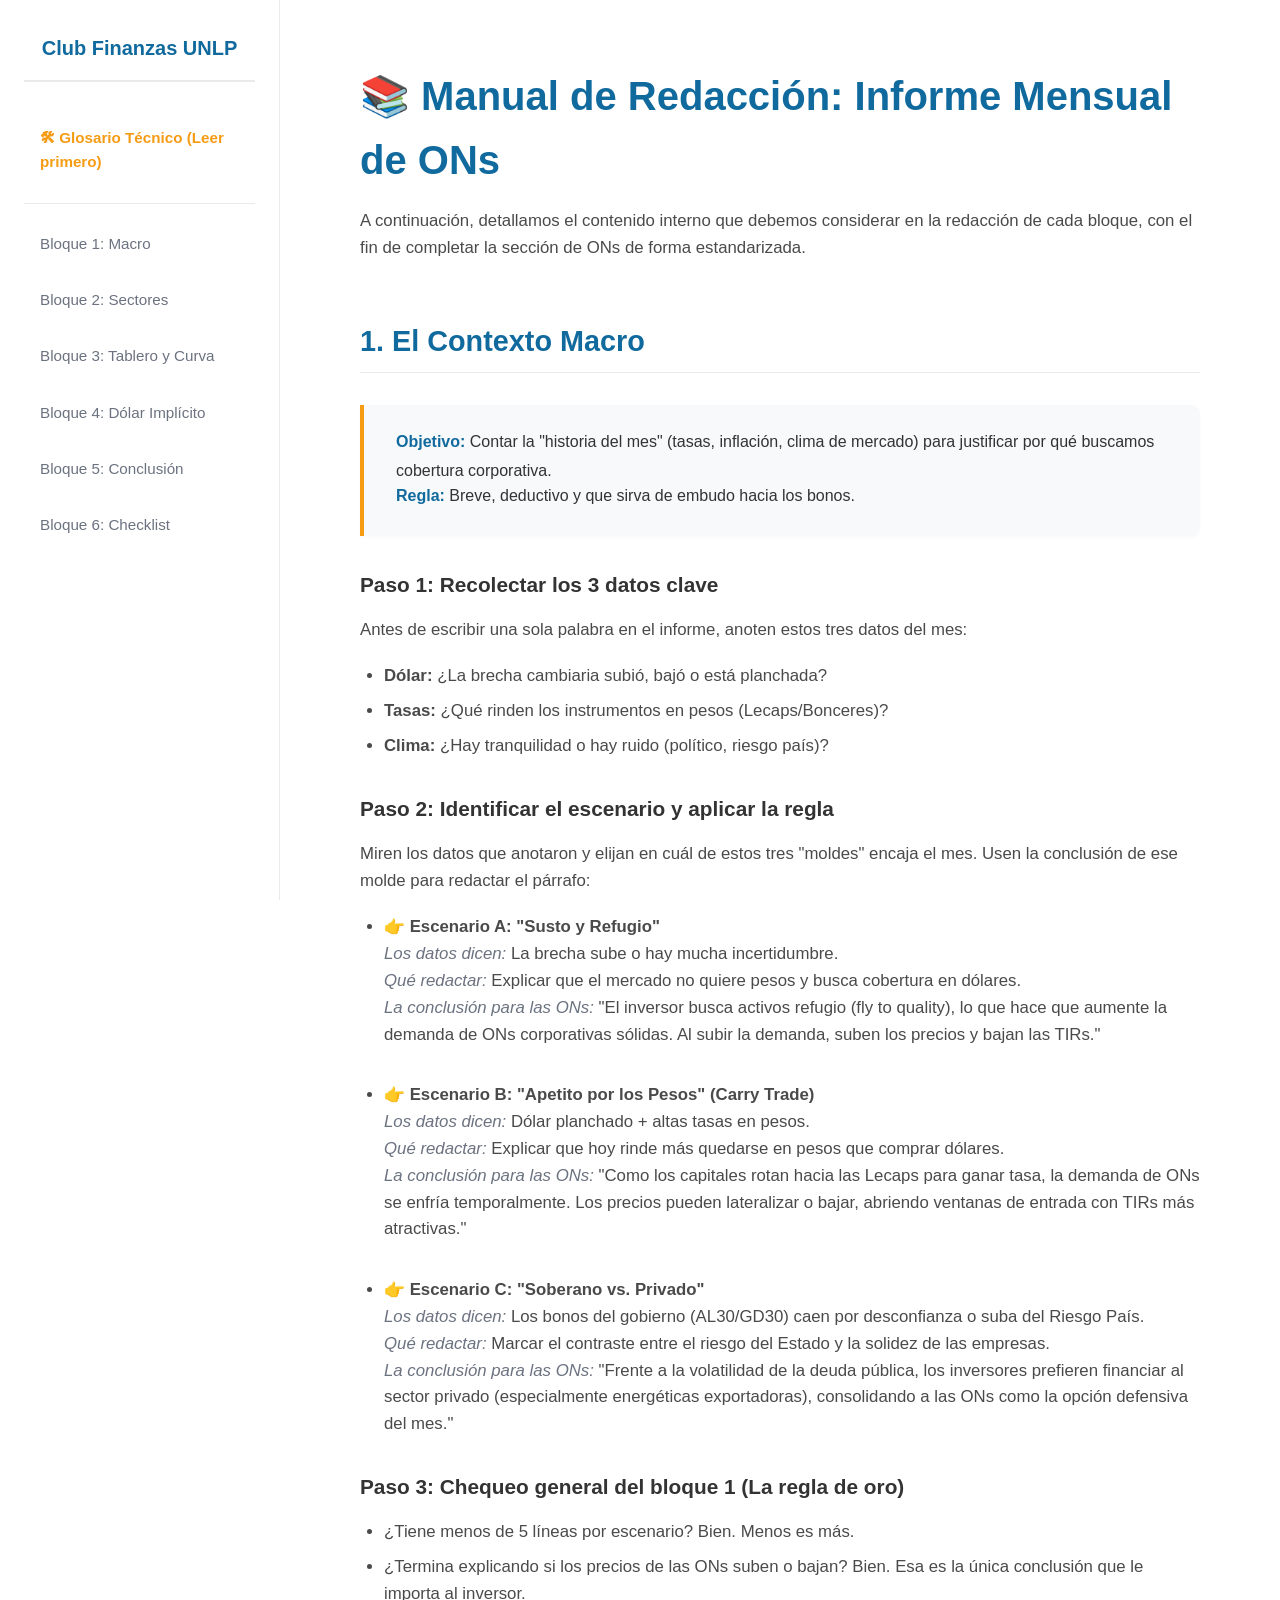
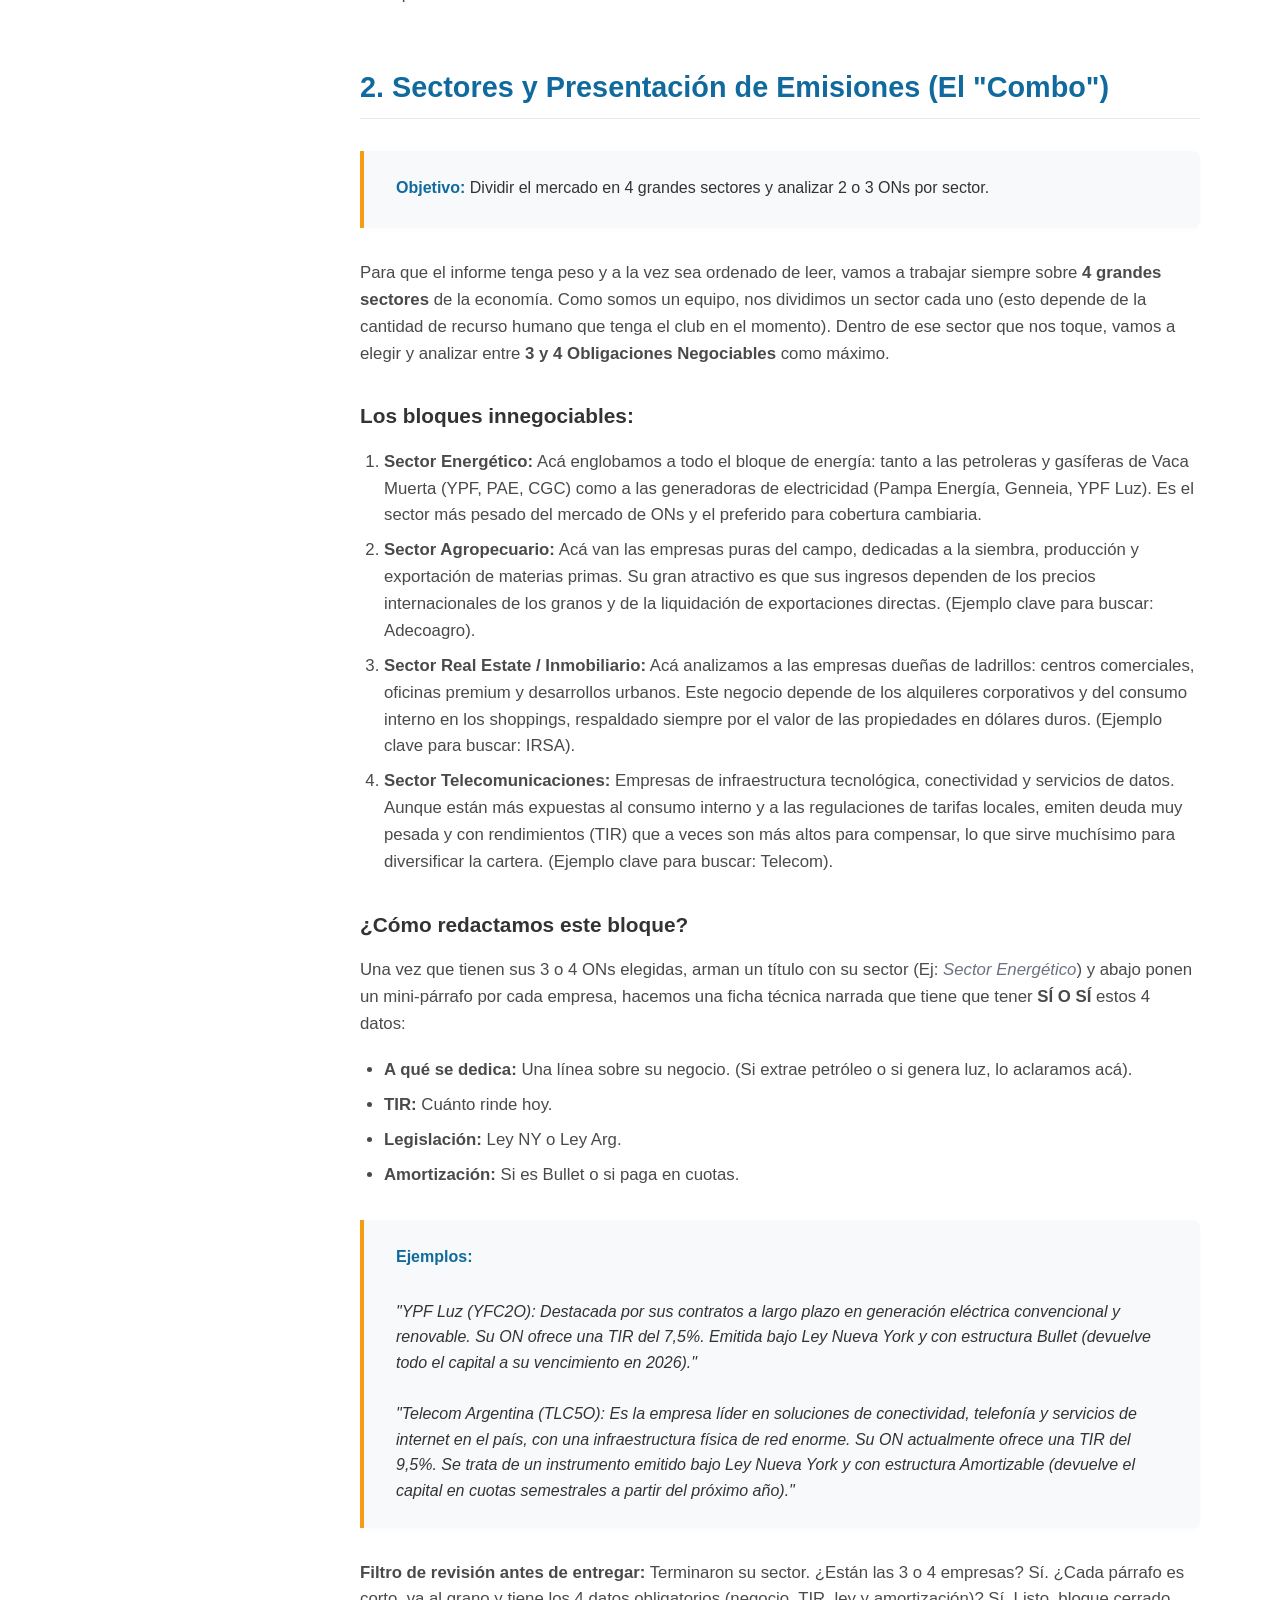
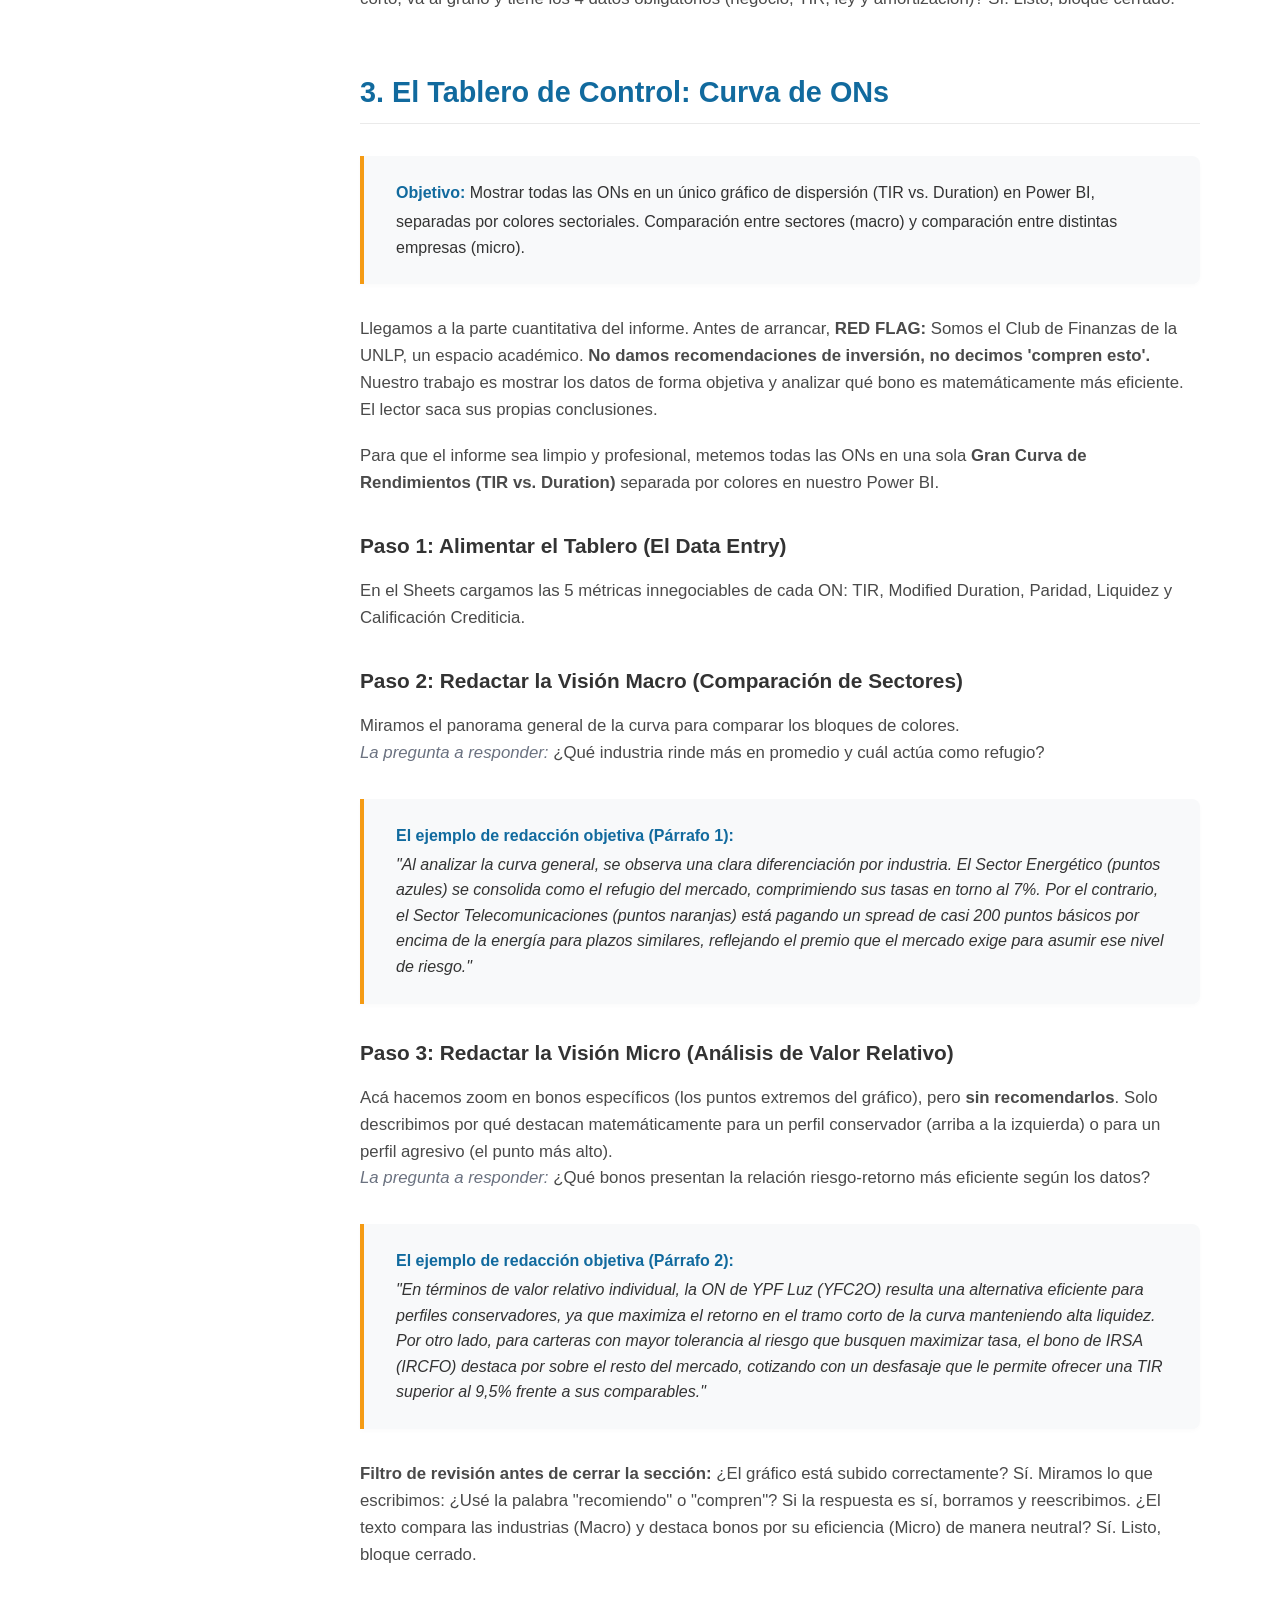
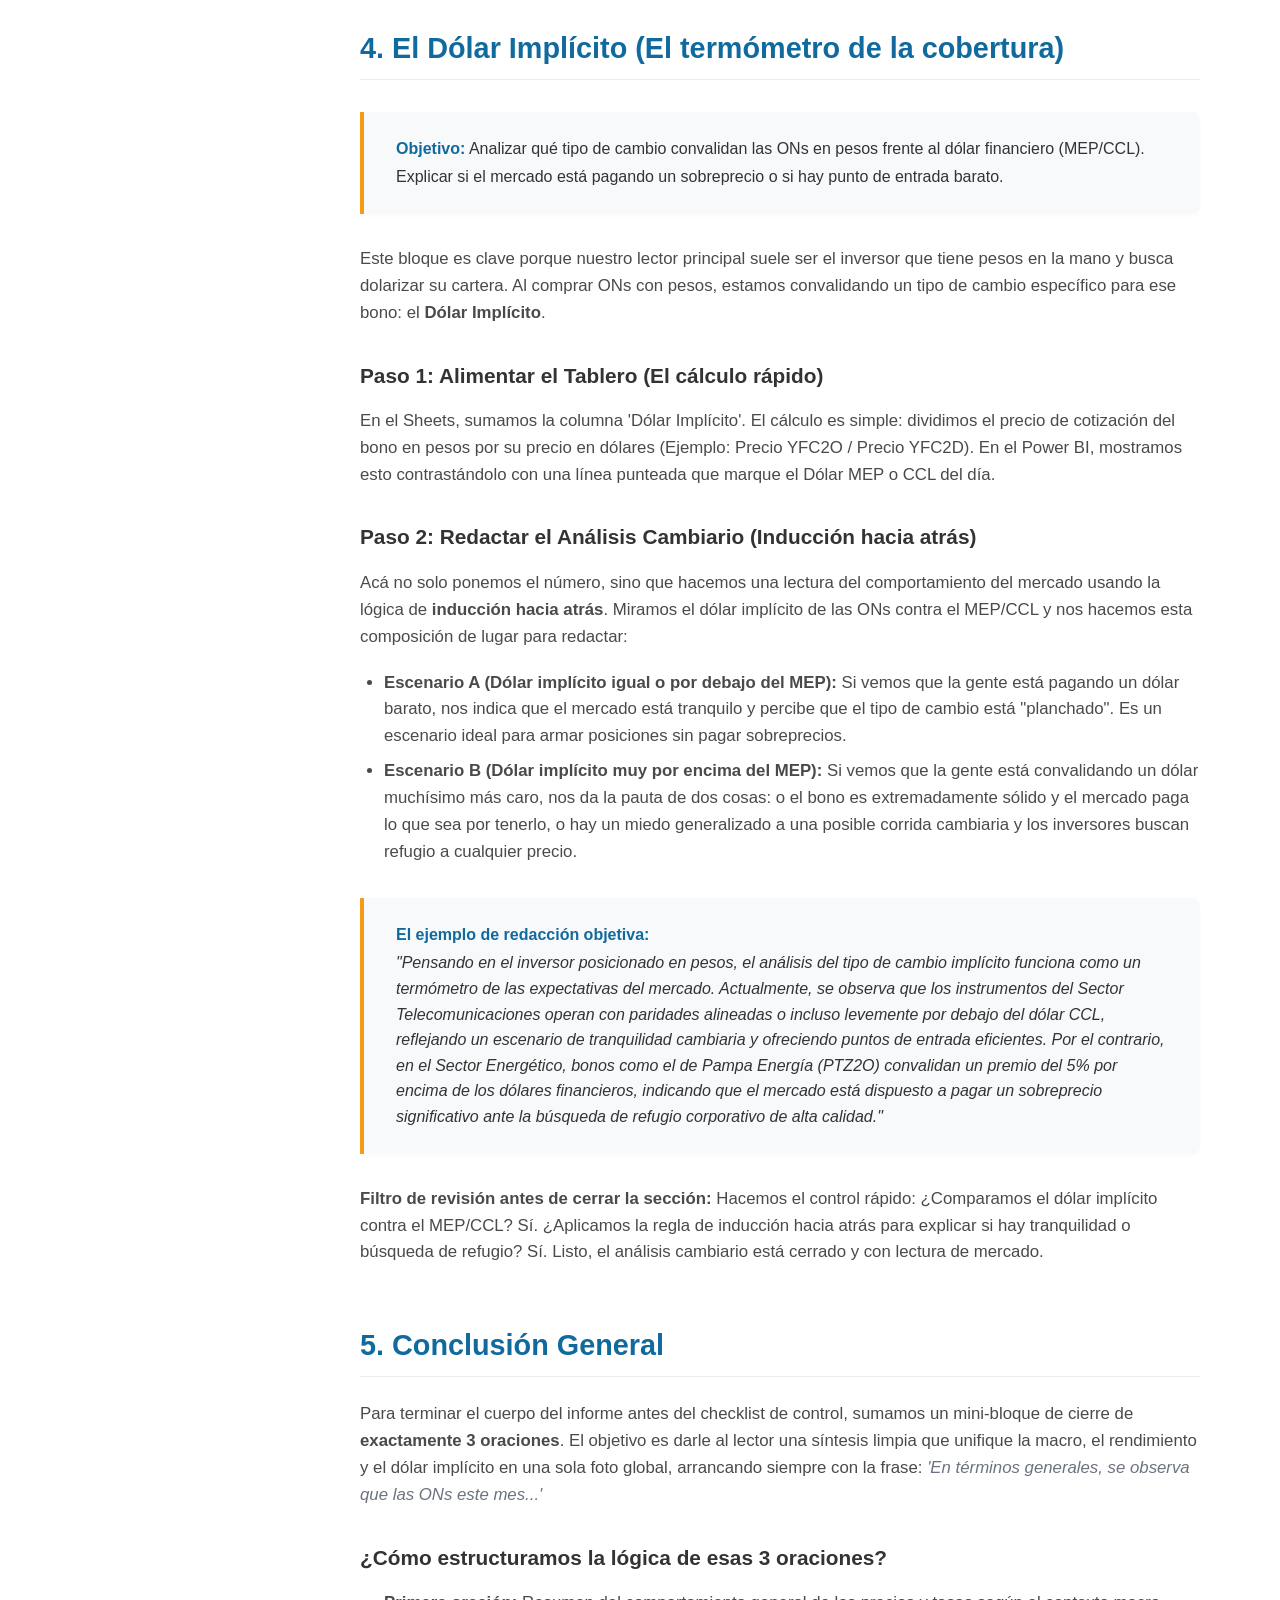
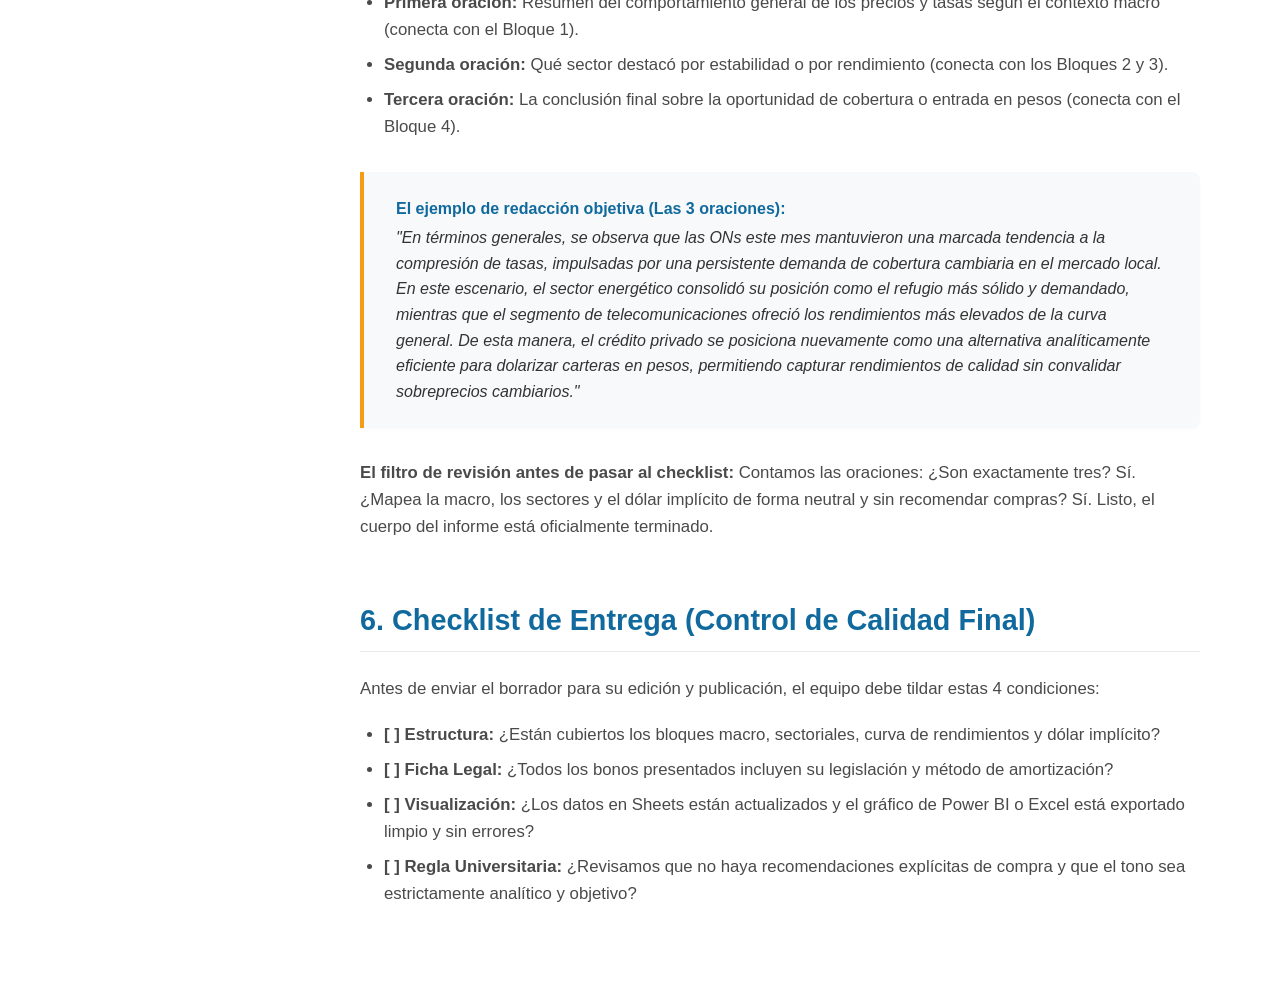
==== index.html @ a94ceaa9 "Estructura inicial del manual de ONs" ====
<!DOCTYPE html>
<html lang="es">
<head>
  <meta charset="UTF-8">
  <meta name="viewport" content="width=device-width, initial-scale=1.0">
  <title>Manual de ONs | Club Finanzas UNLP</title>
  <link rel="stylesheet" href="css/styles.css"> 
</head>
<body>

 <aside class="sidebar">
  <div class="brand">
    Club Finanzas UNLP
  </div>
  <nav>
    <ul>
      <li><a href="pages/glosario.html" style="color: #F59B14; font-weight: bold;">🛠 Glosario Técnico (Leer primero)</a></li>
      
      <li style="margin-top: 1rem; border-top: 1px solid #EAEAEA; padding-top: 1rem;">
        <a href="#bloque-1">Bloque 1: Macro</a>
      </li>
      <li><a href="#bloque-2">Bloque 2: Sectores</a></li>
      <li><a href="#bloque-3">Bloque 3: Tablero y Curva</a></li>
      <li><a href="#bloque-4">Bloque 4: Dólar Implícito</a></li>
      <li><a href="#bloque-5">Bloque 5: Conclusión</a></li>
      <li><a href="#bloque-6">Bloque 6: Checklist</a></li>
    </ul>
  </nav>
</aside>

  <main class="content">
    
    <h1>📚 Manual de Redacción: Informe Mensual de ONs</h1>
    <p>A continuación, detallamos el contenido interno que debemos considerar en la redacción de cada bloque, con el fin de completar la sección de ONs de forma estandarizada.</p>

    <section id="bloque-1">
      <h2>1. El Contexto Macro</h2>
      <div class="regla-caja">
        <strong>Objetivo:</strong> Contar la "historia del mes" (tasas, inflación, clima de mercado) para justificar por qué buscamos cobertura corporativa. <br>
        <strong>Regla:</strong> Breve, deductivo y que sirva de embudo hacia los bonos.
      </div>

      <h3>Paso 1: Recolectar los 3 datos clave</h3>
      <p>Antes de escribir una sola palabra en el informe, anoten estos tres datos del mes:</p>
      <ul>
        <li><strong>Dólar:</strong> ¿La brecha cambiaria subió, bajó o está planchada?</li>
        <li><strong>Tasas:</strong> ¿Qué rinden los instrumentos en pesos (Lecaps/Bonceres)?</li>
        <li><strong>Clima:</strong> ¿Hay tranquilidad o hay ruido (político, riesgo país)?</li>
      </ul>

      <h3>Paso 2: Identificar el escenario y aplicar la regla</h3>
      <p>Miren los datos que anotaron y elijan en cuál de estos tres "moldes" encaja el mes. Usen la conclusión de ese molde para redactar el párrafo:</p>
      
      <ul>
        <li>
          <strong>👉 Escenario A: "Susto y Refugio"</strong><br>
          <em>Los datos dicen:</em> La brecha sube o hay mucha incertidumbre.<br>
          <em>Qué redactar:</em> Explicar que el mercado no quiere pesos y busca cobertura en dólares.<br>
          <em>La conclusión para las ONs:</em> "El inversor busca activos refugio (fly to quality), lo que hace que aumente la demanda de ONs corporativas sólidas. Al subir la demanda, suben los precios y bajan las TIRs."
        </li>
        <br>
        <li>
          <strong>👉 Escenario B: "Apetito por los Pesos" (Carry Trade)</strong><br>
          <em>Los datos dicen:</em> Dólar planchado + altas tasas en pesos.<br>
          <em>Qué redactar:</em> Explicar que hoy rinde más quedarse en pesos que comprar dólares.<br>
          <em>La conclusión para las ONs:</em> "Como los capitales rotan hacia las Lecaps para ganar tasa, la demanda de ONs se enfría temporalmente. Los precios pueden lateralizar o bajar, abriendo ventanas de entrada con TIRs más atractivas."
        </li>
        <br>
        <li>
          <strong>👉 Escenario C: "Soberano vs. Privado"</strong><br>
          <em>Los datos dicen:</em> Los bonos del gobierno (AL30/GD30) caen por desconfianza o suba del Riesgo País.<br>
          <em>Qué redactar:</em> Marcar el contraste entre el riesgo del Estado y la solidez de las empresas.<br>
          <em>La conclusión para las ONs:</em> "Frente a la volatilidad de la deuda pública, los inversores prefieren financiar al sector privado (especialmente energéticas exportadoras), consolidando a las ONs como la opción defensiva del mes."
        </li>
      </ul>

      <h3>Paso 3: Chequeo general del bloque 1 (La regla de oro)</h3>
      <ul>
        <li>¿Tiene menos de 5 líneas por escenario? Bien. Menos es más.</li>
        <li>¿Termina explicando si los precios de las ONs suben o bajan? Bien. Esa es la única conclusión que le importa al inversor.</li>
      </ul>
    </section>

    <section id="bloque-2">
      <h2>2. Sectores y Presentación de Emisiones (El "Combo")</h2>
      <div class="regla-caja">
        <strong>Objetivo:</strong> Dividir el mercado en 4 grandes sectores y analizar 2 o 3 ONs por sector.
      </div>
      
      <p>Para que el informe tenga peso y a la vez sea ordenado de leer, vamos a trabajar siempre sobre <strong>4 grandes sectores</strong> de la economía. Como somos un equipo, nos dividimos un sector cada uno (esto depende de la cantidad de recurso humano que tenga el club en el momento). Dentro de ese sector que nos toque, vamos a elegir y analizar entre <strong>3 y 4 Obligaciones Negociables</strong> como máximo.</p>

      <h3>Los bloques innegociables:</h3>
      <ol>
        <li><strong>Sector Energético:</strong> Acá englobamos a todo el bloque de energía: tanto a las petroleras y gasíferas de Vaca Muerta (YPF, PAE, CGC) como a las generadoras de electricidad (Pampa Energía, Genneia, YPF Luz). Es el sector más pesado del mercado de ONs y el preferido para cobertura cambiaria.</li>
        <li><strong>Sector Agropecuario:</strong> Acá van las empresas puras del campo, dedicadas a la siembra, producción y exportación de materias primas. Su gran atractivo es que sus ingresos dependen de los precios internacionales de los granos y de la liquidación de exportaciones directas. (Ejemplo clave para buscar: Adecoagro).</li>
        <li><strong>Sector Real Estate / Inmobiliario:</strong> Acá analizamos a las empresas dueñas de ladrillos: centros comerciales, oficinas premium y desarrollos urbanos. Este negocio depende de los alquileres corporativos y del consumo interno en los shoppings, respaldado siempre por el valor de las propiedades en dólares duros. (Ejemplo clave para buscar: IRSA).</li>
        <li><strong>Sector Telecomunicaciones:</strong> Empresas de infraestructura tecnológica, conectividad y servicios de datos. Aunque están más expuestas al consumo interno y a las regulaciones de tarifas locales, emiten deuda muy pesada y con rendimientos (TIR) que a veces son más altos para compensar, lo que sirve muchísimo para diversificar la cartera. (Ejemplo clave para buscar: Telecom).</li>
      </ol>

      <h3>¿Cómo redactamos este bloque?</h3>
      <p>Una vez que tienen sus 3 o 4 ONs elegidas, arman un título con su sector (Ej: <em>Sector Energético</em>) y abajo ponen un mini-párrafo por cada empresa, hacemos una ficha técnica narrada que tiene que tener <strong>SÍ O SÍ</strong> estos 4 datos:</p>
      <ul>
        <li><strong>A qué se dedica:</strong> Una línea sobre su negocio. (Si extrae petróleo o si genera luz, lo aclaramos acá).</li>
        <li><strong>TIR:</strong> Cuánto rinde hoy.</li>
        <li><strong>Legislación:</strong> Ley NY o Ley Arg.</li>
        <li><strong>Amortización:</strong> Si es Bullet o si paga en cuotas.</li>
      </ul>

      <div class="regla-caja">
        <strong>Ejemplos:</strong><br><br>
        <em>"YPF Luz (YFC2O): Destacada por sus contratos a largo plazo en generación eléctrica convencional y renovable. Su ON ofrece una TIR del 7,5%. Emitida bajo Ley Nueva York y con estructura Bullet (devuelve todo el capital a su vencimiento en 2026)."</em><br><br>
        <em>"Telecom Argentina (TLC5O): Es la empresa líder en soluciones de conectividad, telefonía y servicios de internet en el país, con una infraestructura física de red enorme. Su ON actualmente ofrece una TIR del 9,5%. Se trata de un instrumento emitido bajo Ley Nueva York y con estructura Amortizable (devuelve el capital en cuotas semestrales a partir del próximo año)."</em>
      </div>

      <p><strong>Filtro de revisión antes de entregar:</strong> Terminaron su sector. ¿Están las 3 o 4 empresas? Sí. ¿Cada párrafo es corto, va al grano y tiene los 4 datos obligatorios (negocio, TIR, ley y amortización)? Sí. Listo, bloque cerrado.</p>
    </section>

    <section id="bloque-3">
      <h2>3. El Tablero de Control: Curva de ONs</h2>
      <div class="regla-caja">
        <strong>Objetivo:</strong> Mostrar todas las ONs en un único gráfico de dispersión (TIR vs. Duration) en Power BI, separadas por colores sectoriales. Comparación entre sectores (macro) y comparación entre distintas empresas (micro).
      </div>

      <p>Llegamos a la parte cuantitativa del informe. Antes de arrancar, <strong>RED FLAG:</strong> Somos el Club de Finanzas de la UNLP, un espacio académico. <strong>No damos recomendaciones de inversión, no decimos 'compren esto'.</strong> Nuestro trabajo es mostrar los datos de forma objetiva y analizar qué bono es matemáticamente más eficiente. El lector saca sus propias conclusiones.</p>
      <p>Para que el informe sea limpio y profesional, metemos todas las ONs en una sola <strong>Gran Curva de Rendimientos (TIR vs. Duration)</strong> separada por colores en nuestro Power BI.</p>

      <h3>Paso 1: Alimentar el Tablero (El Data Entry)</h3>
      <p>En el Sheets cargamos las 5 métricas innegociables de cada ON: TIR, Modified Duration, Paridad, Liquidez y Calificación Crediticia.</p>

      <h3>Paso 2: Redactar la Visión Macro (Comparación de Sectores)</h3>
      <p>Miramos el panorama general de la curva para comparar los bloques de colores.<br>
      <em>La pregunta a responder:</em> ¿Qué industria rinde más en promedio y cuál actúa como refugio?</p>
      
      <div class="regla-caja">
        <strong>El ejemplo de redacción objetiva (Párrafo 1):</strong><br>
        <em>"Al analizar la curva general, se observa una clara diferenciación por industria. El Sector Energético (puntos azules) se consolida como el refugio del mercado, comprimiendo sus tasas en torno al 7%. Por el contrario, el Sector Telecomunicaciones (puntos naranjas) está pagando un spread de casi 200 puntos básicos por encima de la energía para plazos similares, reflejando el premio que el mercado exige para asumir ese nivel de riesgo."</em>
      </div>

      <h3>Paso 3: Redactar la Visión Micro (Análisis de Valor Relativo)</h3>
      <p>Acá hacemos zoom en bonos específicos (los puntos extremos del gráfico), pero <strong>sin recomendarlos</strong>. Solo describimos por qué destacan matemáticamente para un perfil conservador (arriba a la izquierda) o para un perfil agresivo (el punto más alto).<br>
      <em>La pregunta a responder:</em> ¿Qué bonos presentan la relación riesgo-retorno más eficiente según los datos?</p>

      <div class="regla-caja">
        <strong>El ejemplo de redacción objetiva (Párrafo 2):</strong><br>
        <em>"En términos de valor relativo individual, la ON de YPF Luz (YFC2O) resulta una alternativa eficiente para perfiles conservadores, ya que maximiza el retorno en el tramo corto de la curva manteniendo alta liquidez. Por otro lado, para carteras con mayor tolerancia al riesgo que busquen maximizar tasa, el bono de IRSA (IRCFO) destaca por sobre el resto del mercado, cotizando con un desfasaje que le permite ofrecer una TIR superior al 9,5% frente a sus comparables."</em>
      </div>

      <p><strong>Filtro de revisión antes de cerrar la sección:</strong> ¿El gráfico está subido correctamente? Sí. Miramos lo que escribimos: ¿Usé la palabra "recomiendo" o "compren"? Si la respuesta es sí, borramos y reescribimos. ¿El texto compara las industrias (Macro) y destaca bonos por su eficiencia (Micro) de manera neutral? Sí. Listo, bloque cerrado.</p>
    </section>

    <section id="bloque-4">
      <h2>4. El Dólar Implícito (El termómetro de la cobertura)</h2>
      <div class="regla-caja">
        <strong>Objetivo:</strong> Analizar qué tipo de cambio convalidan las ONs en pesos frente al dólar financiero (MEP/CCL). Explicar si el mercado está pagando un sobreprecio o si hay punto de entrada barato.
      </div>

      <p>Este bloque es clave porque nuestro lector principal suele ser el inversor que tiene pesos en la mano y busca dolarizar su cartera. Al comprar ONs con pesos, estamos convalidando un tipo de cambio específico para ese bono: el <strong>Dólar Implícito</strong>.</p>

      <h3>Paso 1: Alimentar el Tablero (El cálculo rápido)</h3>
      <p>En el Sheets, sumamos la columna 'Dólar Implícito'. El cálculo es simple: dividimos el precio de cotización del bono en pesos por su precio en dólares (Ejemplo: Precio YFC2O / Precio YFC2D). En el Power BI, mostramos esto contrastándolo con una línea punteada que marque el Dólar MEP o CCL del día.</p>

      <h3>Paso 2: Redactar el Análisis Cambiario (Inducción hacia atrás)</h3>
      <p>Acá no solo ponemos el número, sino que hacemos una lectura del comportamiento del mercado usando la lógica de <strong>inducción hacia atrás</strong>. Miramos el dólar implícito de las ONs contra el MEP/CCL y nos hacemos esta composición de lugar para redactar:</p>

      <ul>
        <li><strong>Escenario A (Dólar implícito igual o por debajo del MEP):</strong> Si vemos que la gente está pagando un dólar barato, nos indica que el mercado está tranquilo y percibe que el tipo de cambio está "planchado". Es un escenario ideal para armar posiciones sin pagar sobreprecios.</li>
        <li><strong>Escenario B (Dólar implícito muy por encima del MEP):</strong> Si vemos que la gente está convalidando un dólar muchísimo más caro, nos da la pauta de dos cosas: o el bono es extremadamente sólido y el mercado paga lo que sea por tenerlo, o hay un miedo generalizado a una posible corrida cambiaria y los inversores buscan refugio a cualquier precio.</li>
      </ul>

      <div class="regla-caja">
        <strong>El ejemplo de redacción objetiva:</strong><br>
        <em>"Pensando en el inversor posicionado en pesos, el análisis del tipo de cambio implícito funciona como un termómetro de las expectativas del mercado. Actualmente, se observa que los instrumentos del Sector Telecomunicaciones operan con paridades alineadas o incluso levemente por debajo del dólar CCL, reflejando un escenario de tranquilidad cambiaria y ofreciendo puntos de entrada eficientes. Por el contrario, en el Sector Energético, bonos como el de Pampa Energía (PTZ2O) convalidan un premio del 5% por encima de los dólares financieros, indicando que el mercado está dispuesto a pagar un sobreprecio significativo ante la búsqueda de refugio corporativo de alta calidad."</em>
      </div>

      <p><strong>Filtro de revisión antes de cerrar la sección:</strong> Hacemos el control rápido: ¿Comparamos el dólar implícito contra el MEP/CCL? Sí. ¿Aplicamos la regla de inducción hacia atrás para explicar si hay tranquilidad o búsqueda de refugio? Sí. Listo, el análisis cambiario está cerrado y con lectura de mercado.</p>
    </section>

    <section id="bloque-5">
      <h2>5. Conclusión General</h2>
      <p>Para terminar el cuerpo del informe antes del checklist de control, sumamos un mini-bloque de cierre de <strong>exactamente 3 oraciones</strong>. El objetivo es darle al lector una síntesis limpia que unifique la macro, el rendimiento y el dólar implícito en una sola foto global, arrancando siempre con la frase: <em>'En términos generales, se observa que las ONs este mes...'</em></p>

      <h3>¿Cómo estructuramos la lógica de esas 3 oraciones?</h3>
      <ul>
        <li><strong>Primera oración:</strong> Resumen del comportamiento general de los precios y tasas según el contexto macro (conecta con el Bloque 1).</li>
        <li><strong>Segunda oración:</strong> Qué sector destacó por estabilidad o por rendimiento (conecta con los Bloques 2 y 3).</li>
        <li><strong>Tercera oración:</strong> La conclusión final sobre la oportunidad de cobertura o entrada en pesos (conecta con el Bloque 4).</li>
      </ul>

      <div class="regla-caja">
        <strong>El ejemplo de redacción objetiva (Las 3 oraciones):</strong><br>
        <em>"En términos generales, se observa que las ONs este mes mantuvieron una marcada tendencia a la compresión de tasas, impulsadas por una persistente demanda de cobertura cambiaria en el mercado local. En este escenario, el sector energético consolidó su posición como el refugio más sólido y demandado, mientras que el segmento de telecomunicaciones ofreció los rendimientos más elevados de la curva general. De esta manera, el crédito privado se posiciona nuevamente como una alternativa analíticamente eficiente para dolarizar carteras en pesos, permitiendo capturar rendimientos de calidad sin convalidar sobreprecios cambiarios."</em>
      </div>

      <p><strong>El filtro de revisión antes de pasar al checklist:</strong> Contamos las oraciones: ¿Son exactamente tres? Sí. ¿Mapea la macro, los sectores y el dólar implícito de forma neutral y sin recomendar compras? Sí. Listo, el cuerpo del informe está oficialmente terminado.</p>
    </section>

    <section id="bloque-6">
      <h2>6. Checklist de Entrega (Control de Calidad Final)</h2>
      <p>Antes de enviar el borrador para su edición y publicación, el equipo debe tildar estas 4 condiciones:</p>
      
      <ul>
        <li><strong>[ ] Estructura:</strong> ¿Están cubiertos los bloques macro, sectoriales, curva de rendimientos y dólar implícito?</li>
        <li><strong>[ ] Ficha Legal:</strong> ¿Todos los bonos presentados incluyen su legislación y método de amortización?</li>
        <li><strong>[ ] Visualización:</strong> ¿Los datos en Sheets están actualizados y el gráfico de Power BI o Excel está exportado limpio y sin errores?</li>
        <li><strong>[ ] Regla Universitaria:</strong> ¿Revisamos que no haya recomendaciones explícitas de compra y que el tono sea estrictamente analítico y objetivo?</li>
      </ul>

    </section>

  </main>

</body>
</html>
---- css/styles.css ----
* {
  margin: 0;
  padding: 0;
  box-sizing: border-box;
  font-family: -apple-system, BlinkMacSystemFont, "Segoe UI", Roboto, Helvetica, Arial, sans-serif;
}

body {
  display: flex;
  min-height: 100vh;
  background-color: #FFFFFF;
  color: #333333;
  line-height: 1.6;
}

html {
  scroll-behavior: smooth;
}

.sidebar {
  width: 280px;
  background-color: #FFFFFF;
  border-right: 1px solid #EAEAEA;
  padding: 2rem 1.5rem;
  position: fixed;
  height: 100vh;
  overflow-y: auto;
}
.sidebar .brand {
  color: #116A9E;
  font-size: 1.25rem;
  font-weight: 800;
  margin-bottom: 2rem;
  padding-bottom: 1rem;
  border-bottom: 2px solid #EAEAEA;
  text-align: center;
}
.sidebar ul {
  list-style: none;
}
.sidebar ul li {
  margin-bottom: 0.5rem;
}
.sidebar ul li a {
  text-decoration: none;
  color: #6B7280;
  display: block;
  padding: 0.75rem 1rem;
  border-radius: 6px;
  font-size: 0.95rem;
  font-weight: 500;
  transition: all 0.2s ease-in-out;
}
.sidebar ul li a:hover {
  background-color: rgba(17, 106, 158, 0.05);
  color: #116A9E;
}
.sidebar ul li a.active {
  background-color: rgba(245, 155, 20, 0.1);
  color: #F59B14;
  font-weight: 600;
  border-left: 4px solid #F59B14;
}

.content {
  margin-left: 280px;
  padding: 4rem 5rem;
  width: 100%;
  max-width: 1100px;
}
.content h1 {
  color: #116A9E;
  font-size: 2.5rem;
  margin-bottom: 1rem;
  font-weight: 800;
}
.content h2 {
  color: #116A9E;
  font-size: 1.8rem;
  margin-top: 3.5rem;
  margin-bottom: 1.5rem;
  padding-bottom: 0.5rem;
  border-bottom: 1px solid #EAEAEA;
}
.content h3 {
  color: #333333;
  font-size: 1.3rem;
  margin-top: 2rem;
  margin-bottom: 1rem;
}
.content p {
  margin-bottom: 1.2rem;
  font-size: 1.05rem;
  color: #4a4a4a;
}
.content ul, .content ol {
  margin-bottom: 1.5rem;
  padding-left: 1.5rem;
}
.content ul li, .content ol li {
  margin-bottom: 0.5rem;
  font-size: 1.05rem;
  color: #4a4a4a;
}
.content em {
  color: #6B7280;
}
.content .regla-caja {
  background-color: #F8F9FA;
  border-left: 4px solid #F59B14;
  padding: 1.5rem 2rem;
  margin: 2rem 0;
  border-radius: 0 8px 8px 0;
  box-shadow: 0 2px 4px rgba(0, 0, 0, 0.02);
}
.content .regla-caja strong {
  color: #116A9E;
  display: inline-block;
  margin-bottom: 0.2rem;
}
.content .regla-caja em {
  color: #333333;
}

@media (max-width: 768px) {
  body {
    flex-direction: column;
  }
  .sidebar {
    width: 100%;
    height: auto;
    position: relative;
    padding: 1.5rem;
    border-right: none;
    border-bottom: 1px solid #EAEAEA;
  }
  .sidebar .brand {
    margin-bottom: 1rem;
  }
  .sidebar ul {
    display: flex;
    flex-direction: column;
    gap: 0.2rem;
  }
  .sidebar ul li {
    width: 100%;
  }
  .sidebar ul li a {
    padding: 0.8rem;
    font-size: 1rem;
    display: block;
    text-align: left;
  }
  .content {
    margin-left: 0;
    padding: 1.5rem;
  }
}

/*# sourceMappingURL=styles.css.map */
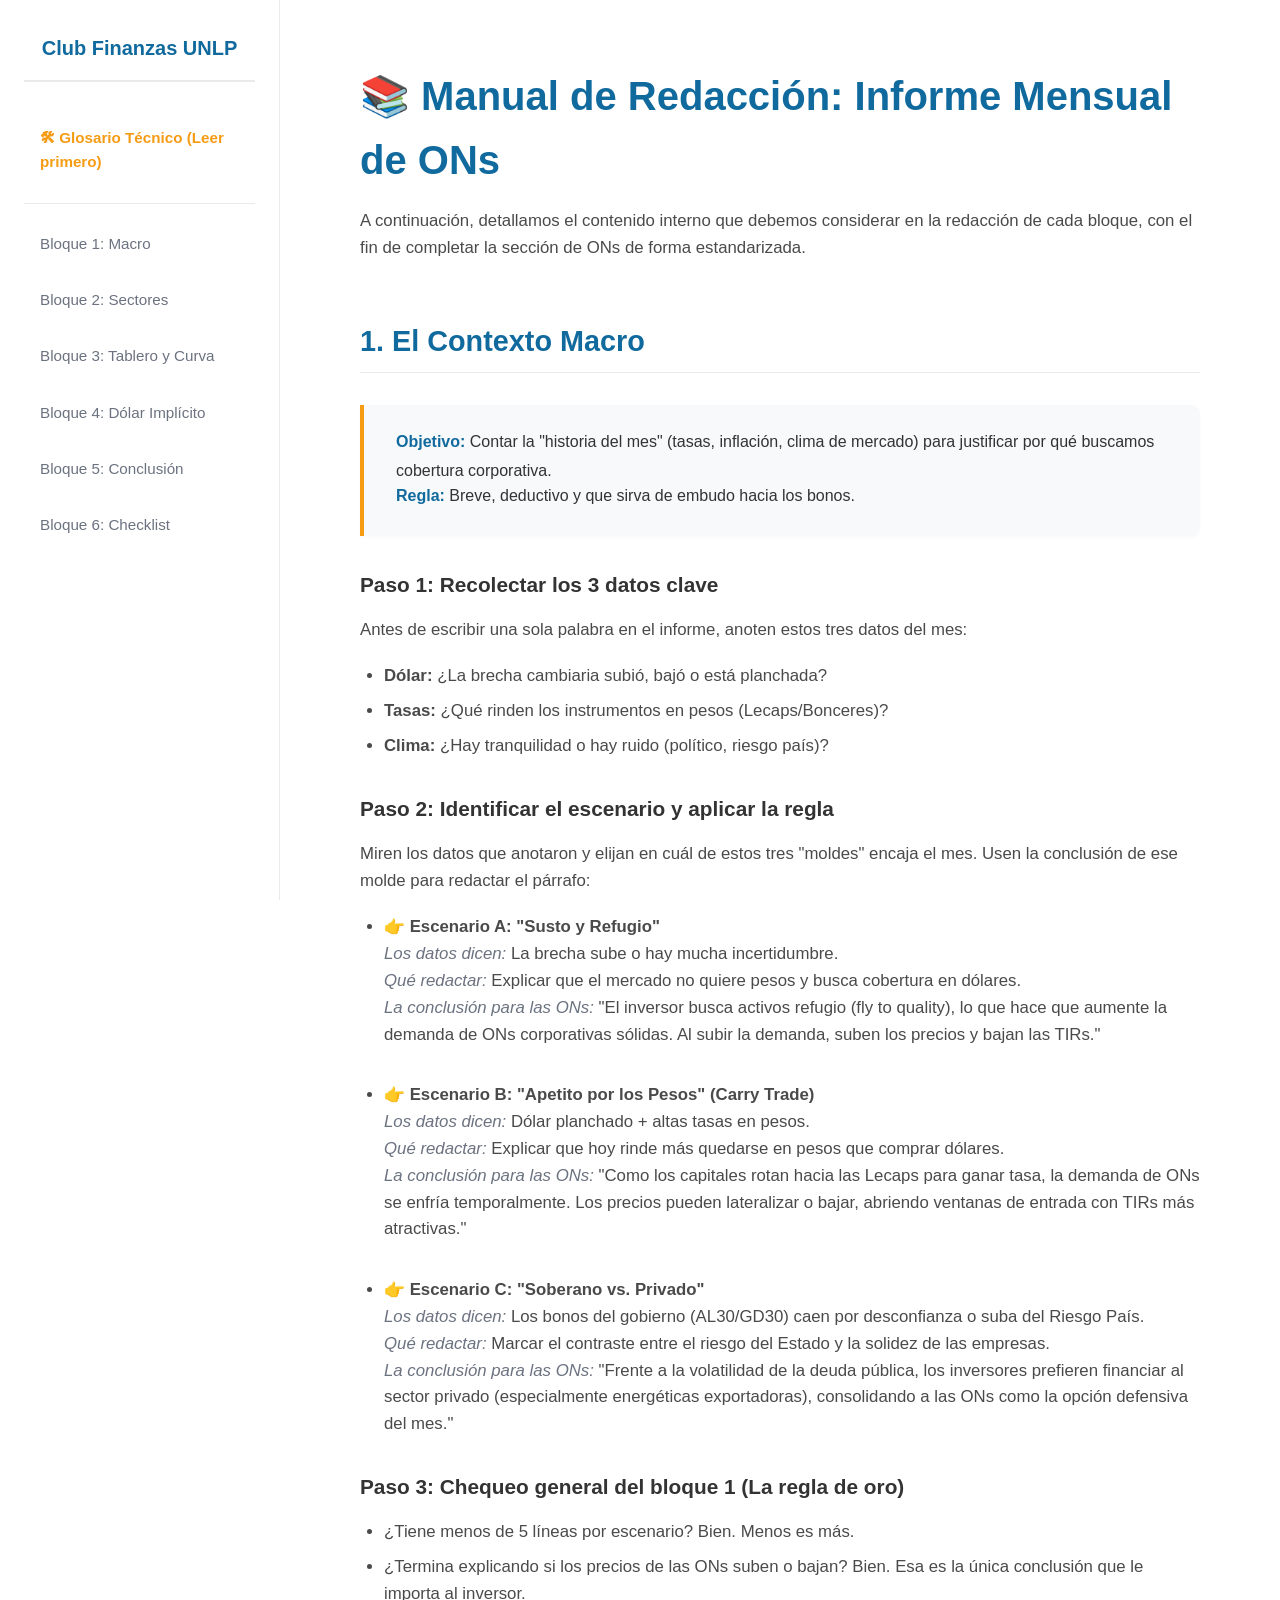
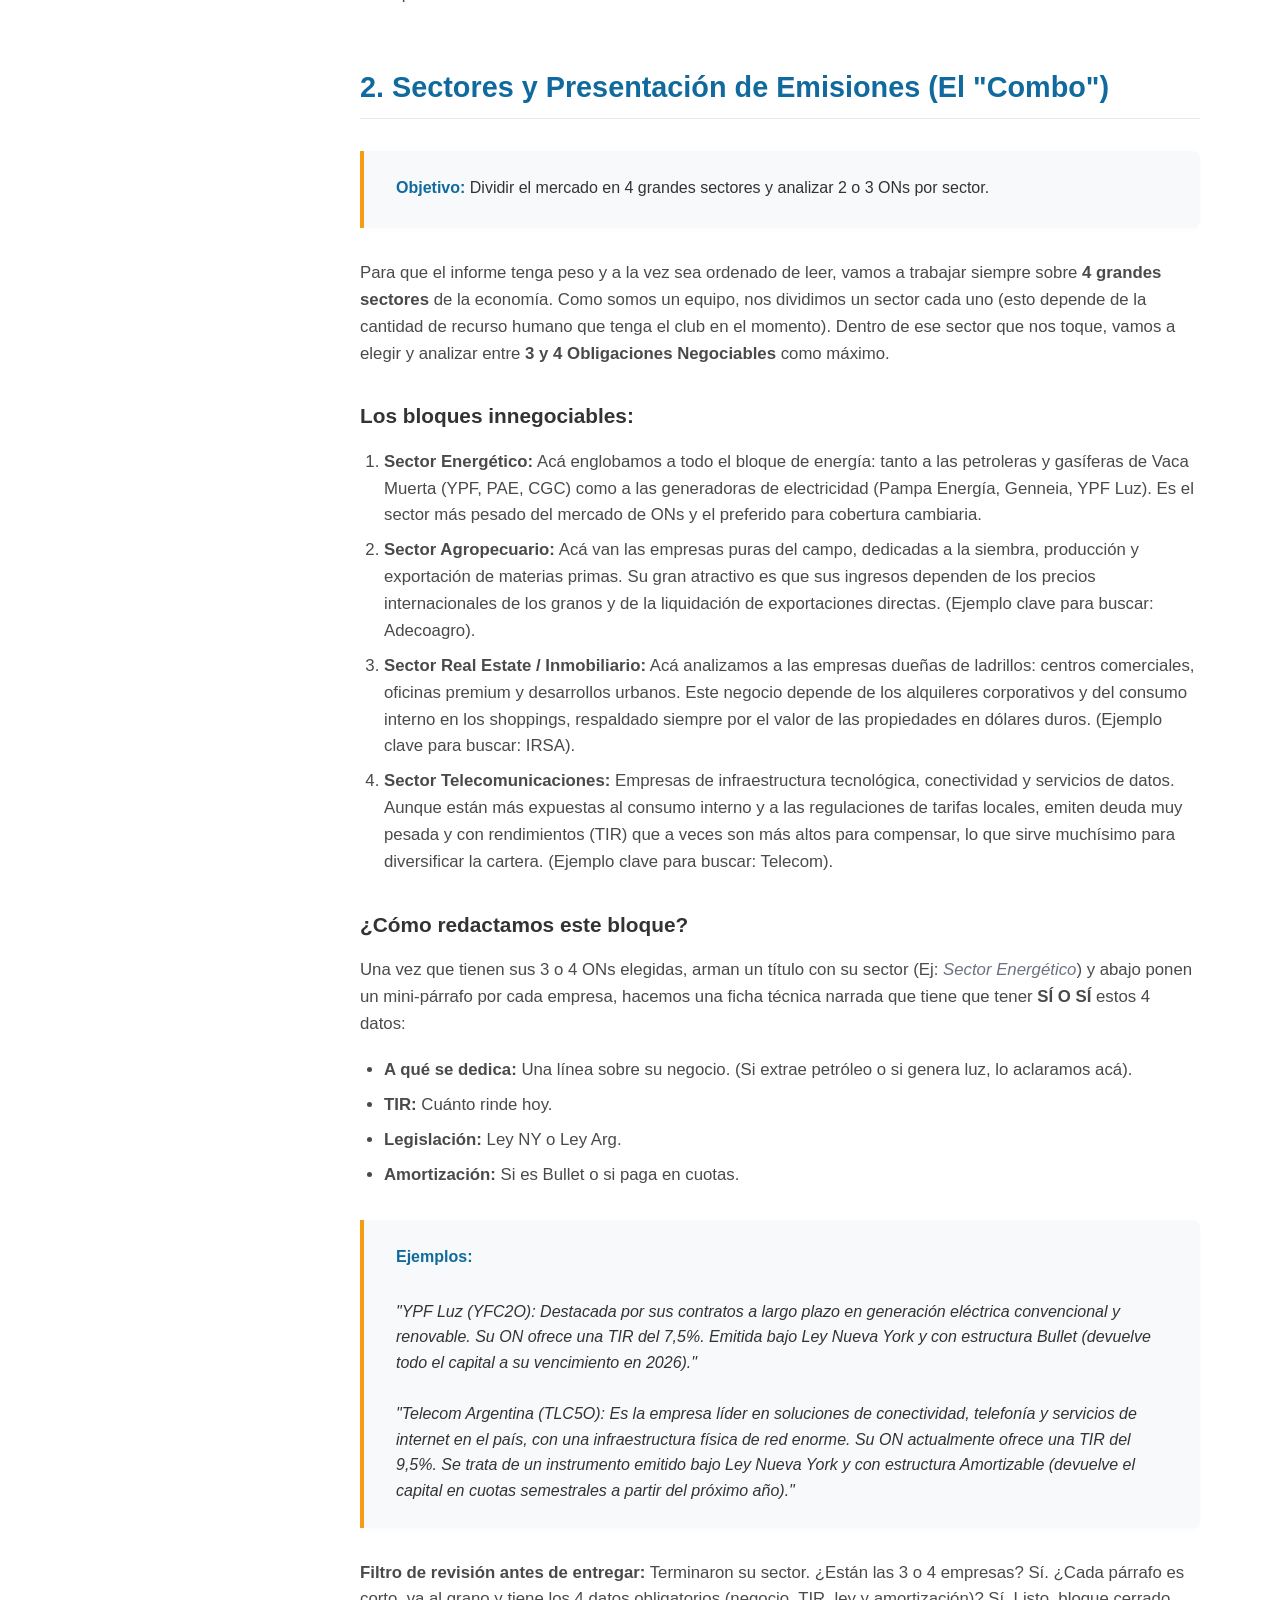
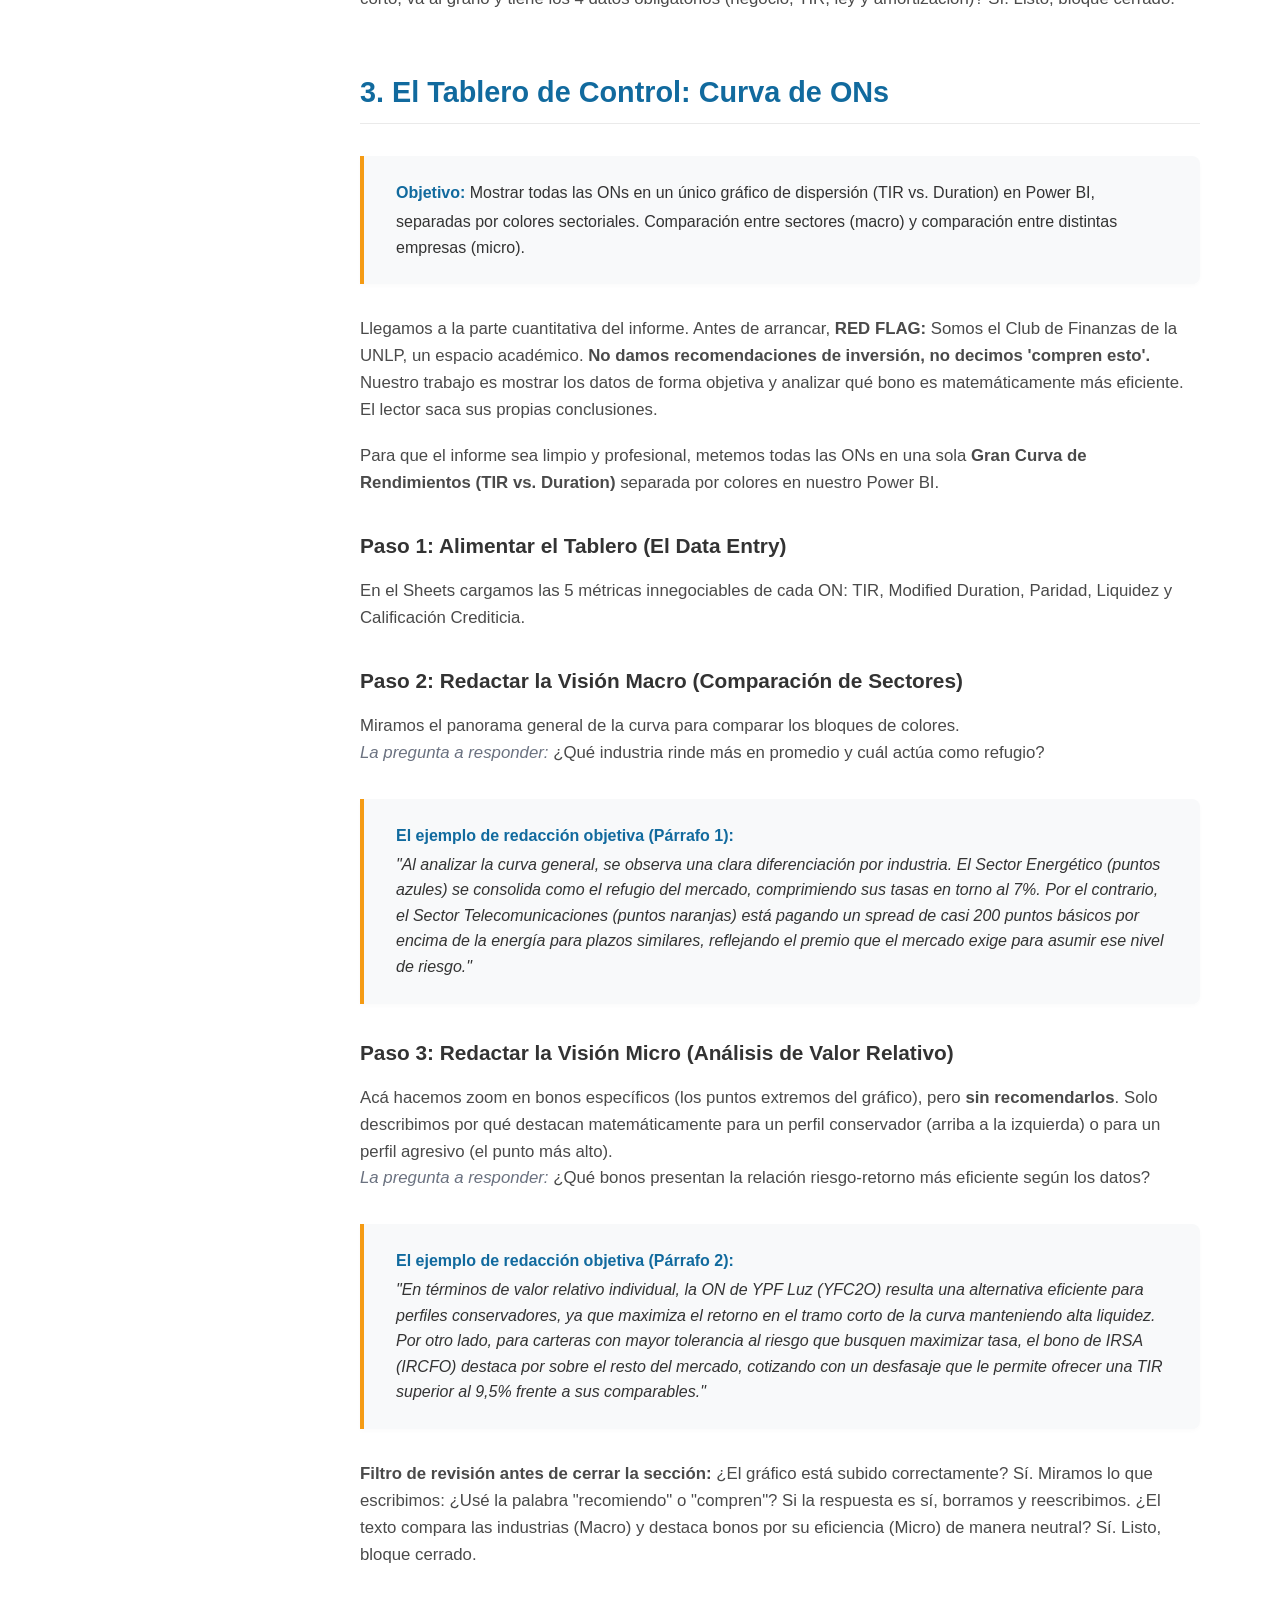
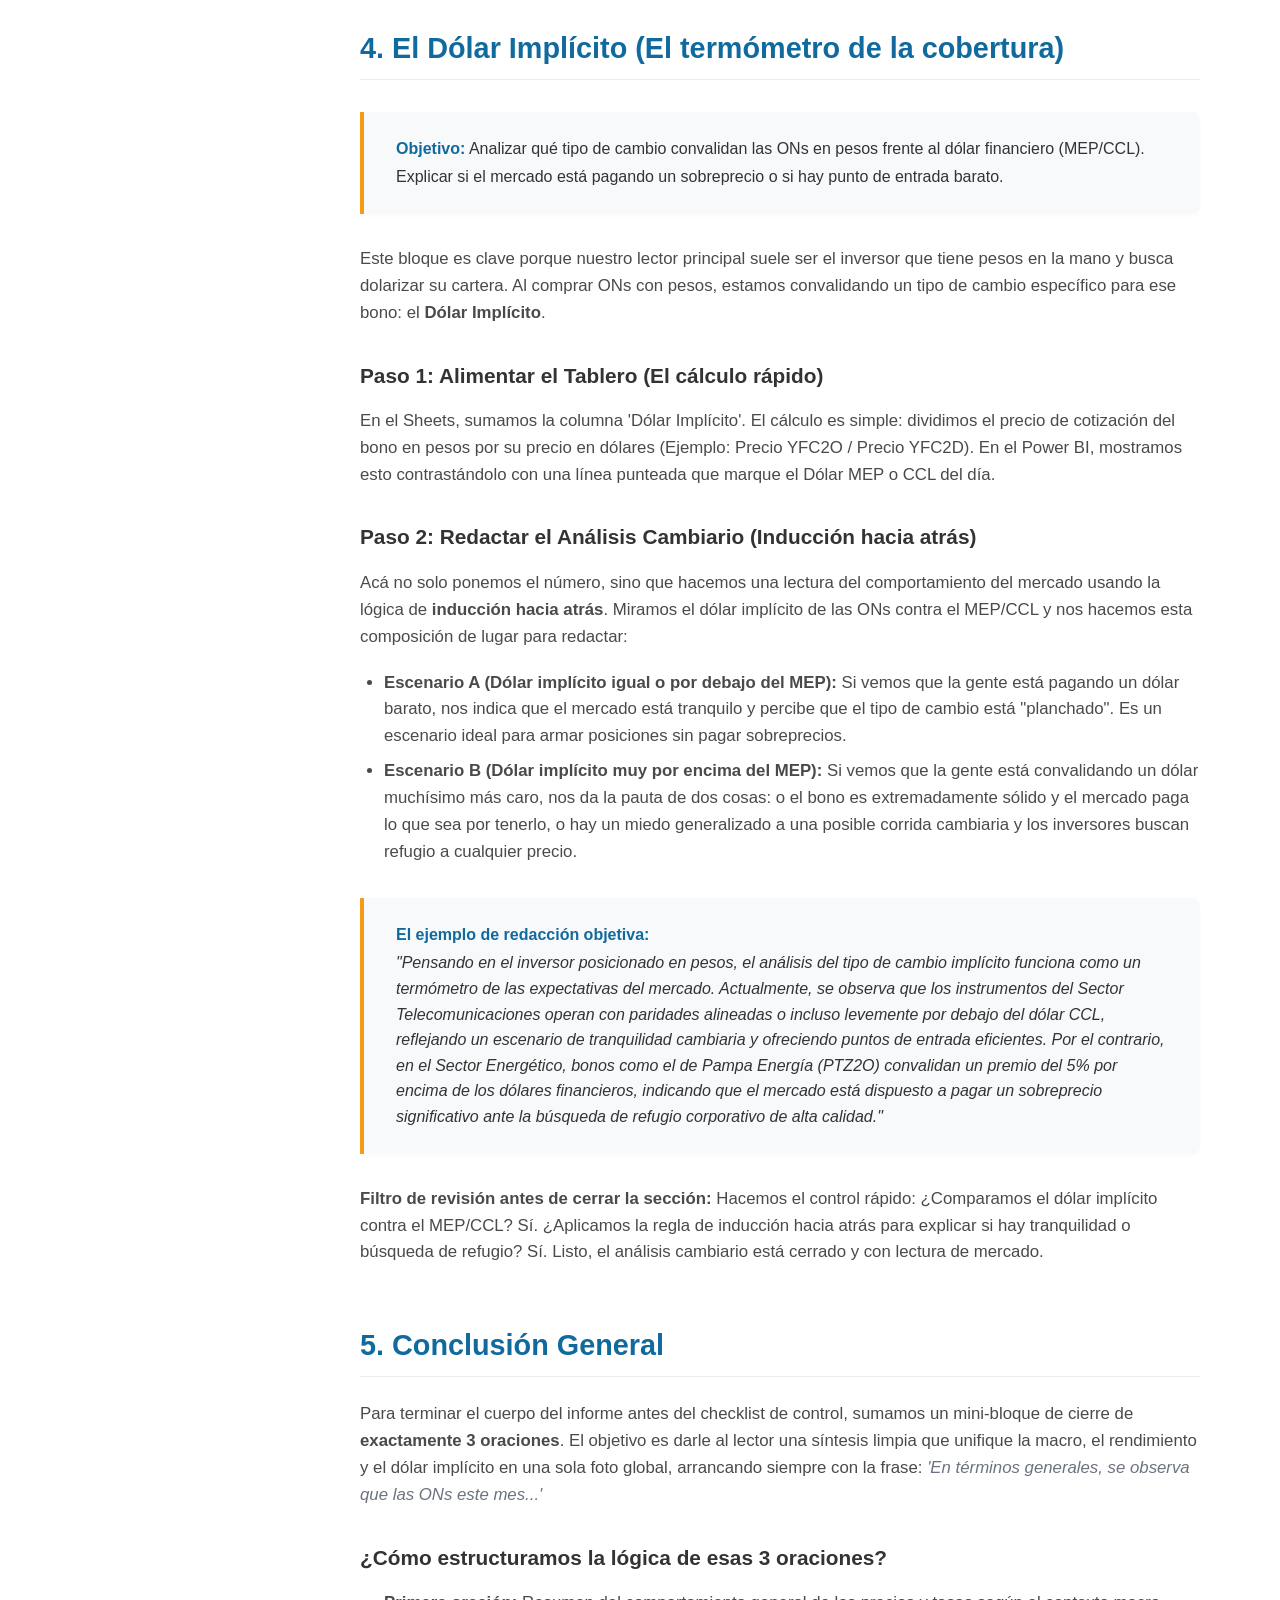
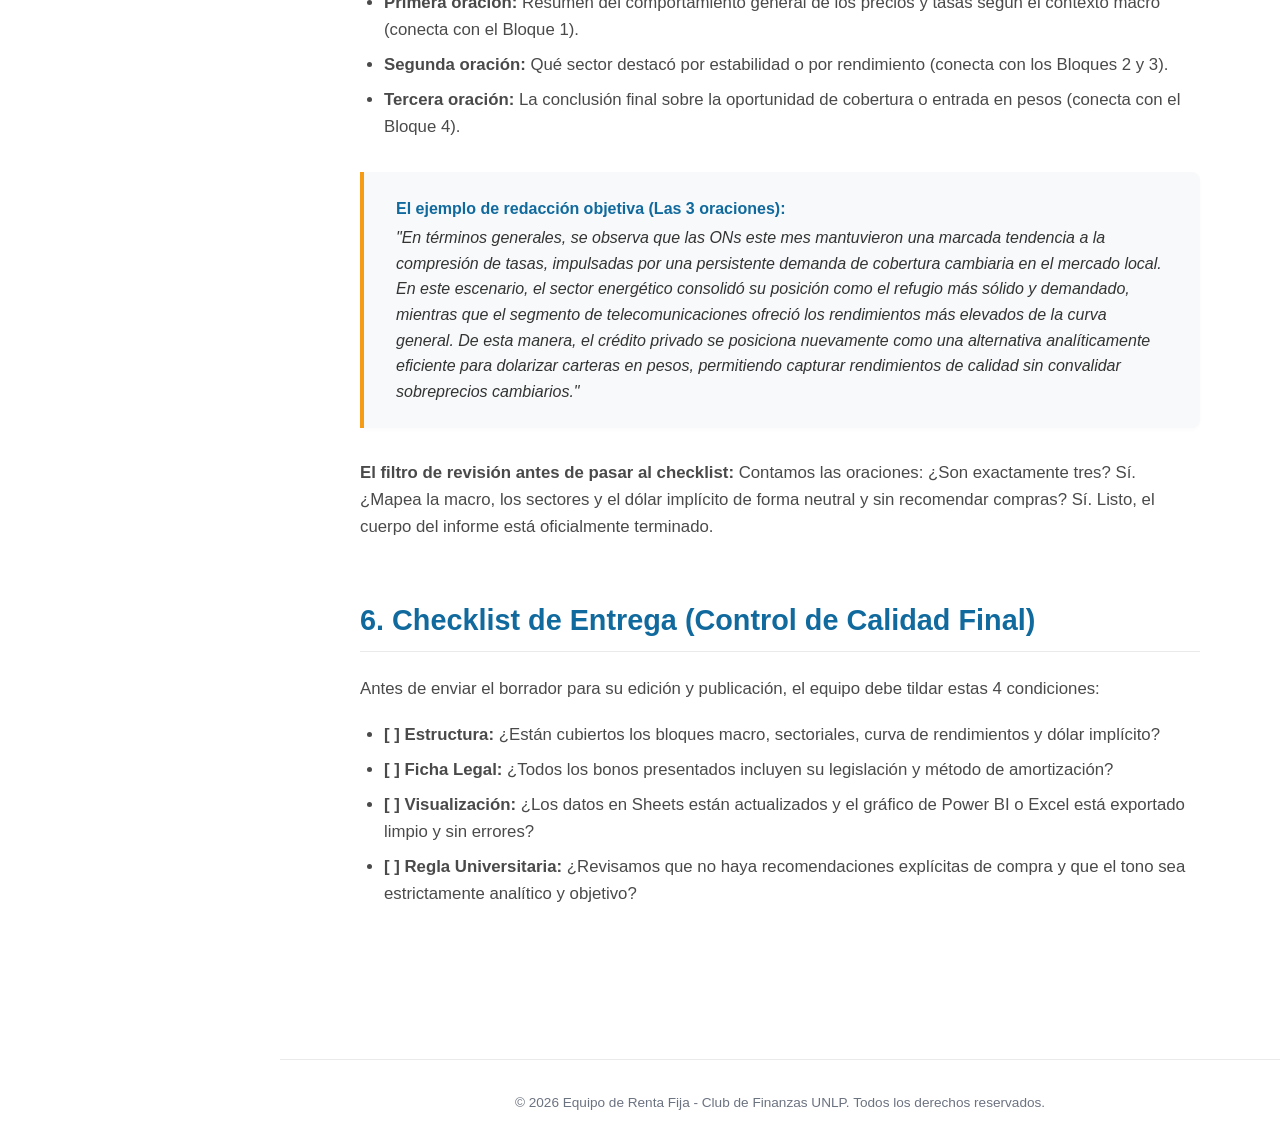
==== commit f993b1a7: "ajuste de padding para mejor visualización mobile" ====
--- a/index.html
+++ b/index.html
@@ -9,13 +9,13 @@
 <body>
 
  <aside class="sidebar">
-  <div class="brand">
-    Club Finanzas UNLP
-  </div>
-  <nav>
+  <div class="brand">Club Finanzas UNLP</div>
+  
+  <button class="menu-toggle">☰ Menú</button>
+
+  <nav class="nav-menu">
     <ul>
       <li><a href="pages/glosario.html" style="color: #F59B14; font-weight: bold;">🛠 Glosario Técnico (Leer primero)</a></li>
-      
       <li style="margin-top: 1rem; border-top: 1px solid #EAEAEA; padding-top: 1rem;">
         <a href="#bloque-1">Bloque 1: Macro</a>
       </li>
@@ -208,6 +208,10 @@
     </section>
 
   </main>
-
+  <footer class="footer">
+      <p>&copy; 2026 Equipo de Renta Fija - Club de Finanzas UNLP. Todos los derechos reservados.</p>
+   </footer>
+  
+<script src="js/index.js"></script>
 </body>
 </html>
--- a/css/styles.css
+++ b/css/styles.css
@@ -6,7 +6,6 @@
 }
 
 body {
-  display: flex;
   min-height: 100vh;
   background-color: #FFFFFF;
   color: #333333;
@@ -65,7 +64,8 @@
 .content {
   margin-left: 280px;
   padding: 4rem 5rem;
-  width: 100%;
+  width: calc(100% - 280px);
+  min-height: 80vh;
   max-width: 1100px;
 }
 .content h1 {
@@ -122,6 +122,14 @@
   color: #333333;
 }
 
+.menu-toggle {
+  display: none;
+}
+
+.nav-menu {
+  display: block;
+}
+
 @media (max-width: 768px) {
   body {
     flex-direction: column;
@@ -130,31 +138,51 @@
     width: 100%;
     height: auto;
     position: relative;
-    padding: 1.5rem;
+    padding: 1rem;
     border-right: none;
     border-bottom: 1px solid #EAEAEA;
   }
-  .sidebar .brand {
-    margin-bottom: 1rem;
+  .sidebar .menu-toggle {
+    display: block;
+    width: 100%;
+    padding: 0.8rem;
+    background: #116A9E;
+    color: white;
+    border: none;
+    border-radius: 4px;
+    font-weight: bold;
+    cursor: pointer;
+    margin-bottom: 0.5rem;
   }
-  .sidebar ul {
-    display: flex;
-    flex-direction: column;
-    gap: 0.2rem;
+  .sidebar .nav-menu {
+    display: none;
+    width: 100%;
+    background: #f9f9f9;
+    padding: 1rem;
+    border-radius: 4px;
   }
-  .sidebar ul li {
-    width: 100%;
-  }
-  .sidebar ul li a {
-    padding: 0.8rem;
-    font-size: 1rem;
+  .sidebar .nav-menu.active {
     display: block;
-    text-align: left;
   }
   .content {
     margin-left: 0;
-    padding: 1.5rem;
+    width: 100%;
+    padding: 1.5rem 1.5rem;
   }
+  .footer {
+    margin-left: 0;
+    width: 100%;
+  }
+}
+.footer {
+  margin-top: 4rem;
+  padding: 2rem;
+  border-top: 1px solid #EAEAEA;
+  text-align: center;
+  color: #6B7280;
+  font-size: 0.85rem;
+  margin-left: 280px;
+  width: calc(100% - 280px);
 }
 
 /*# sourceMappingURL=styles.css.map */
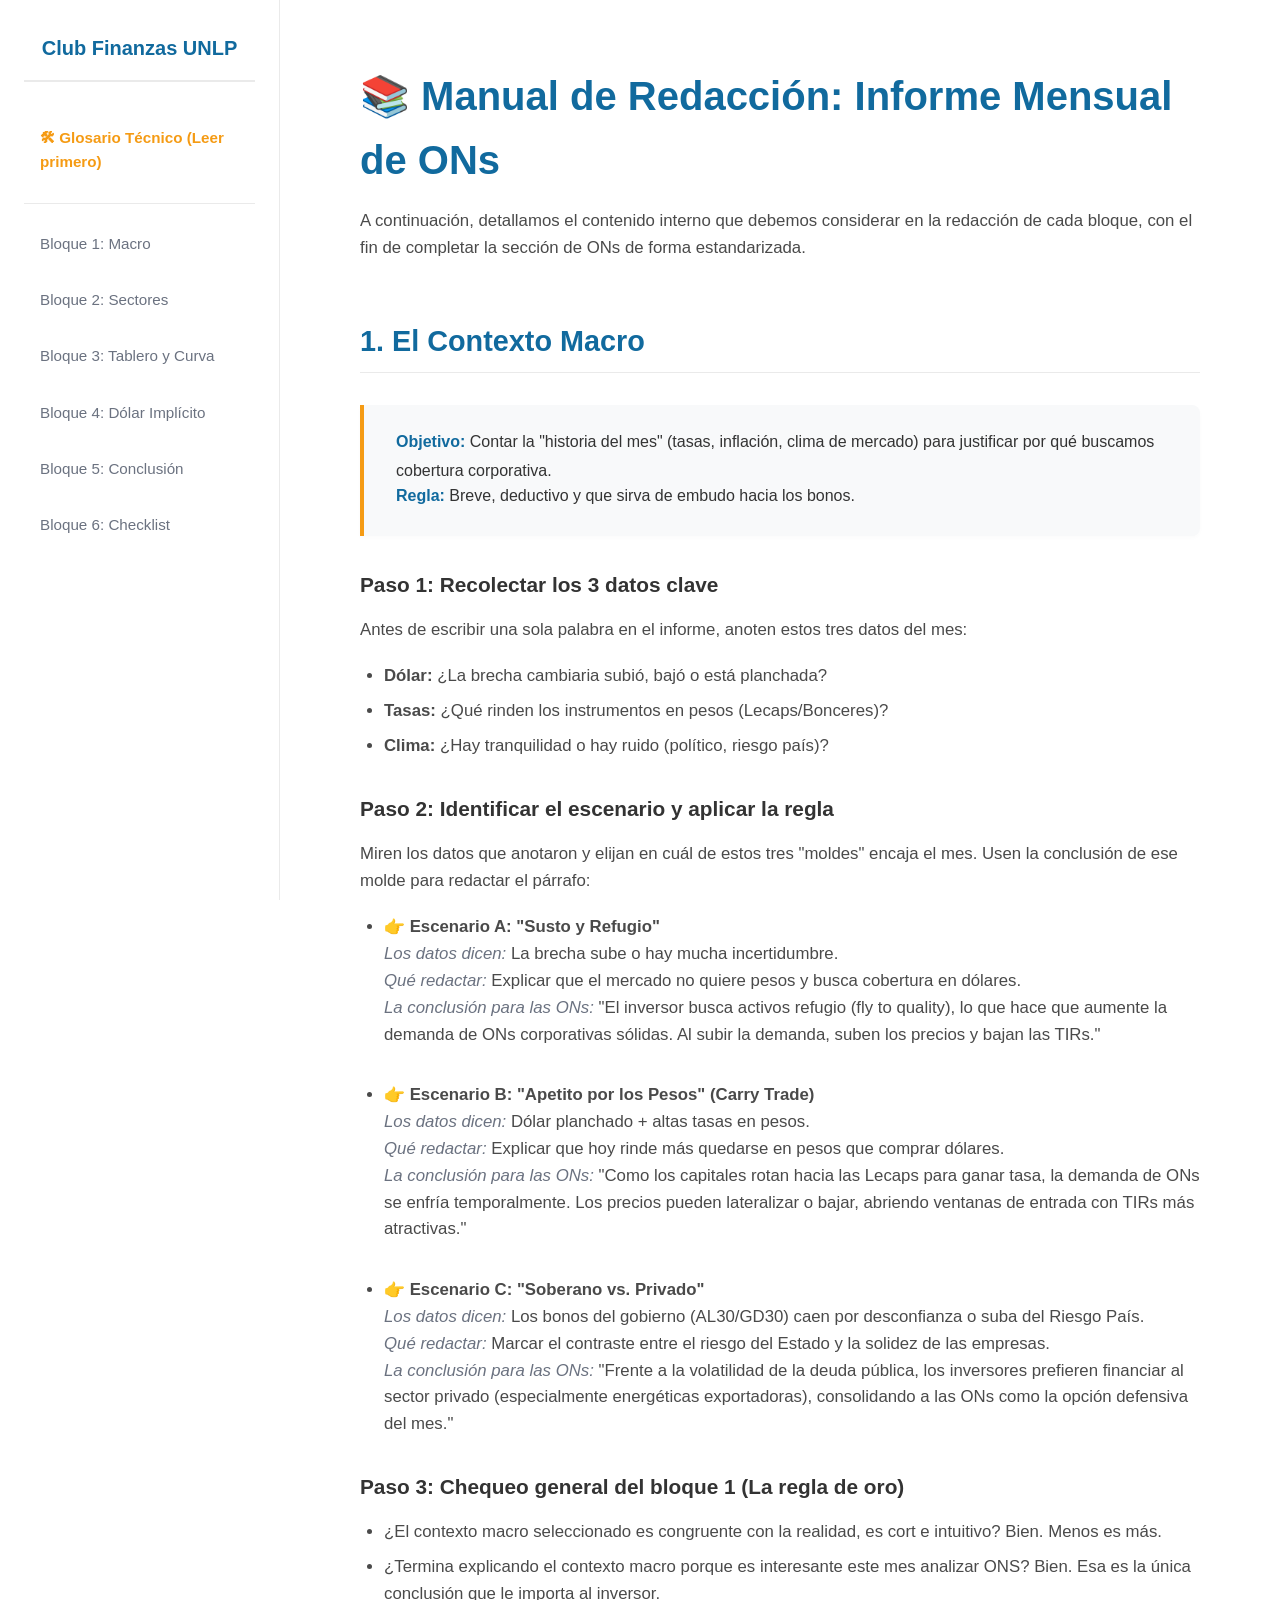
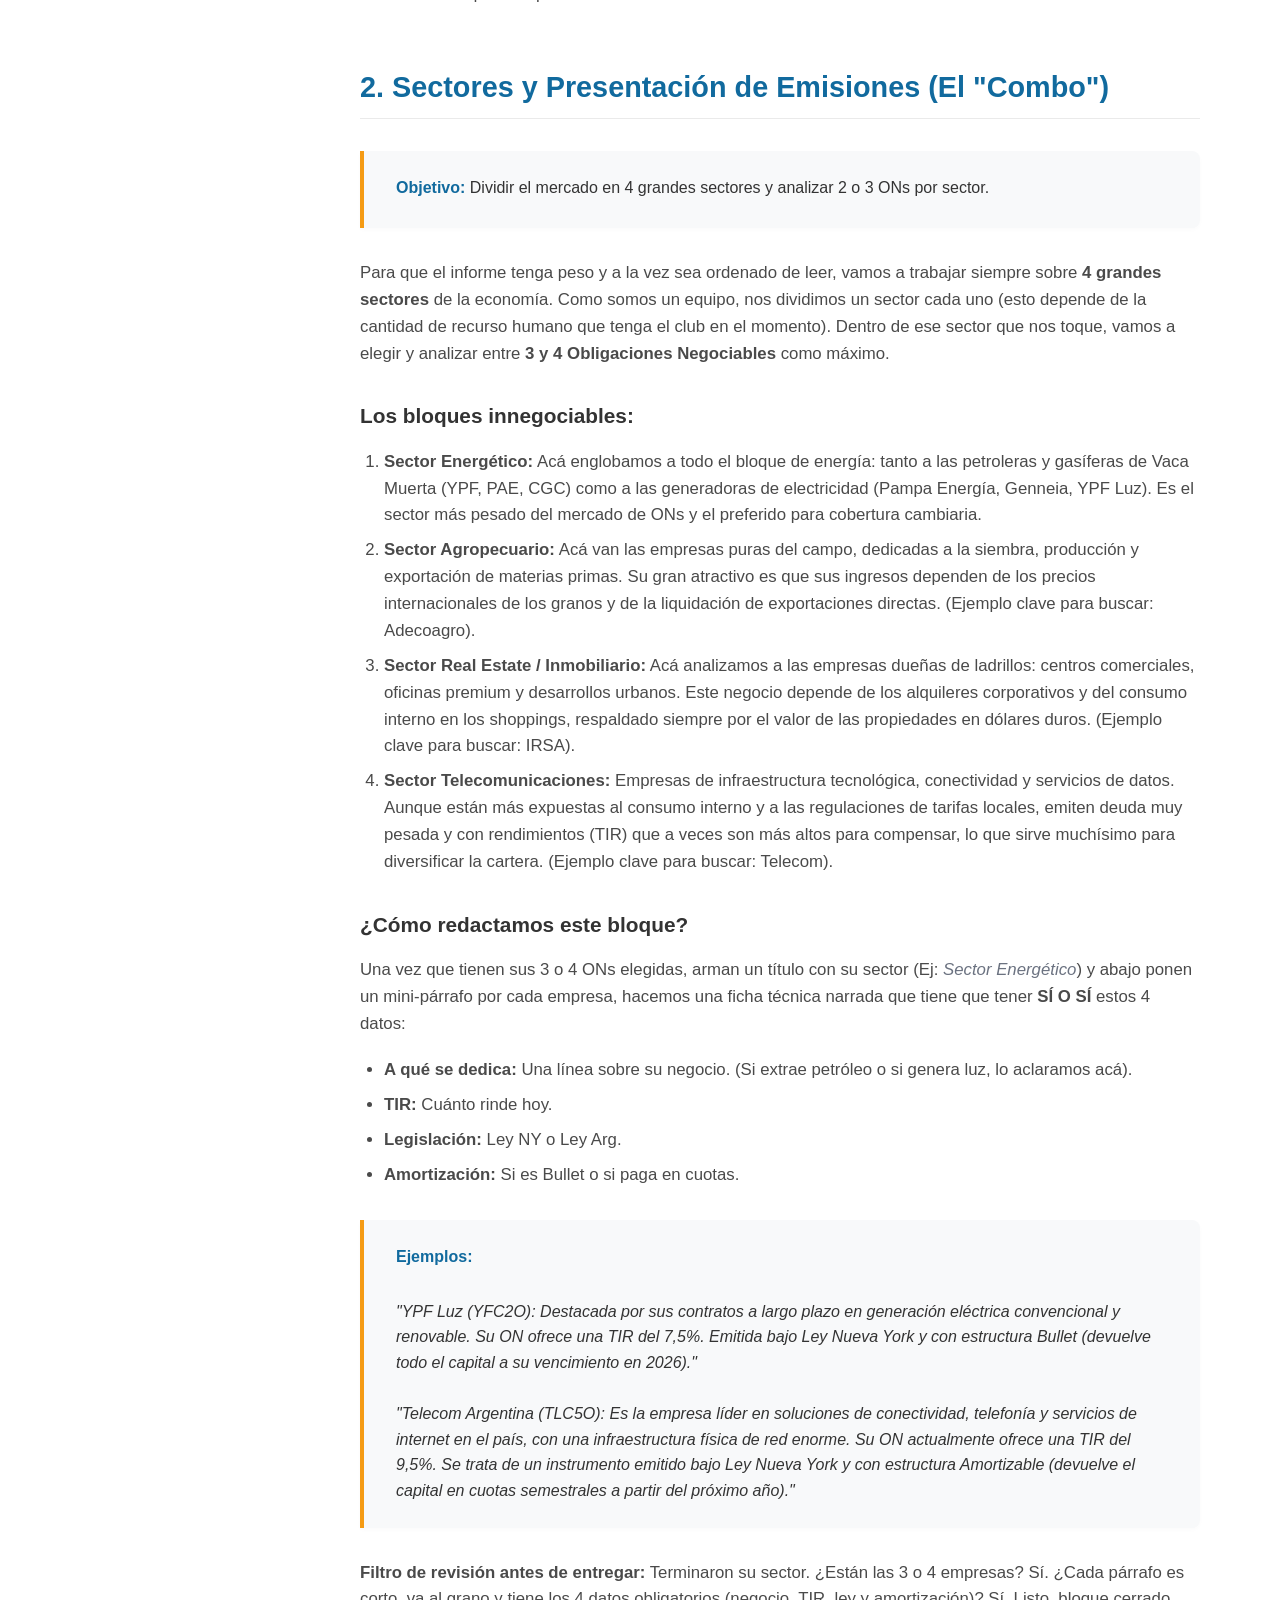
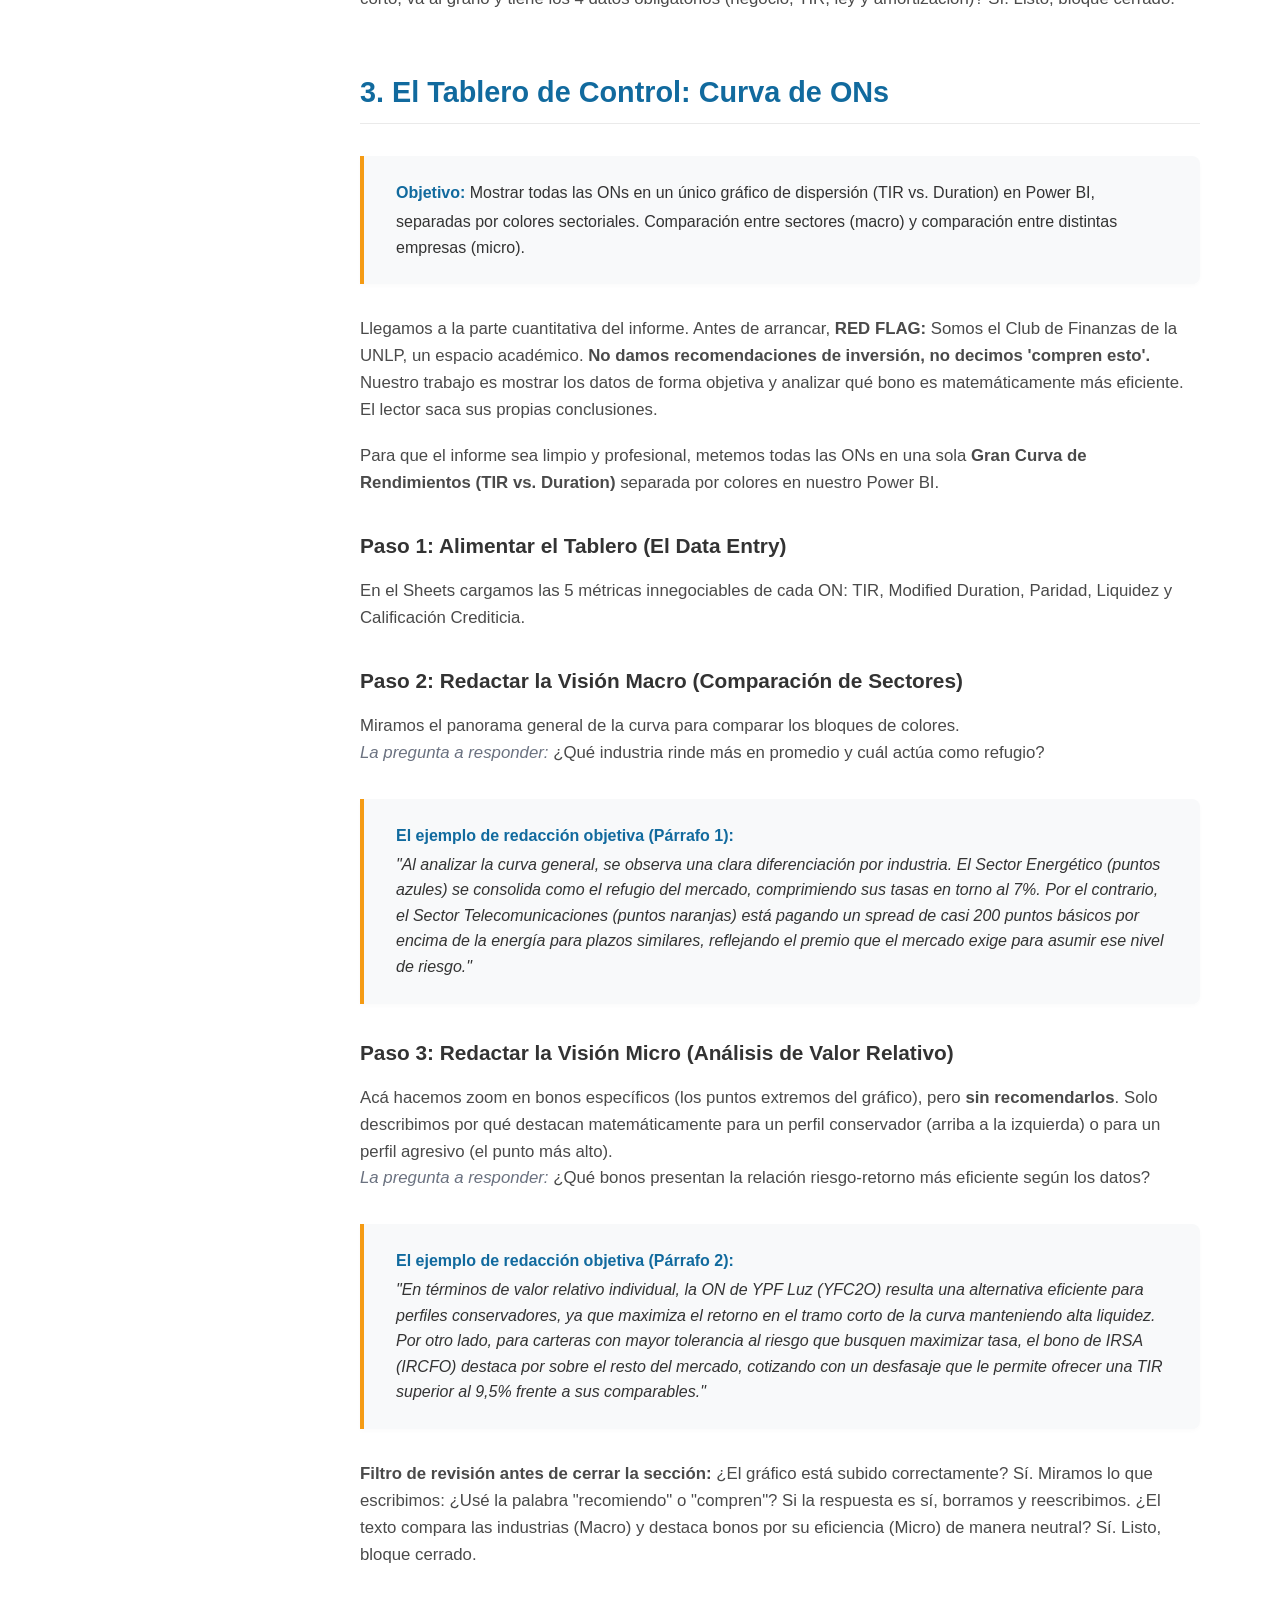
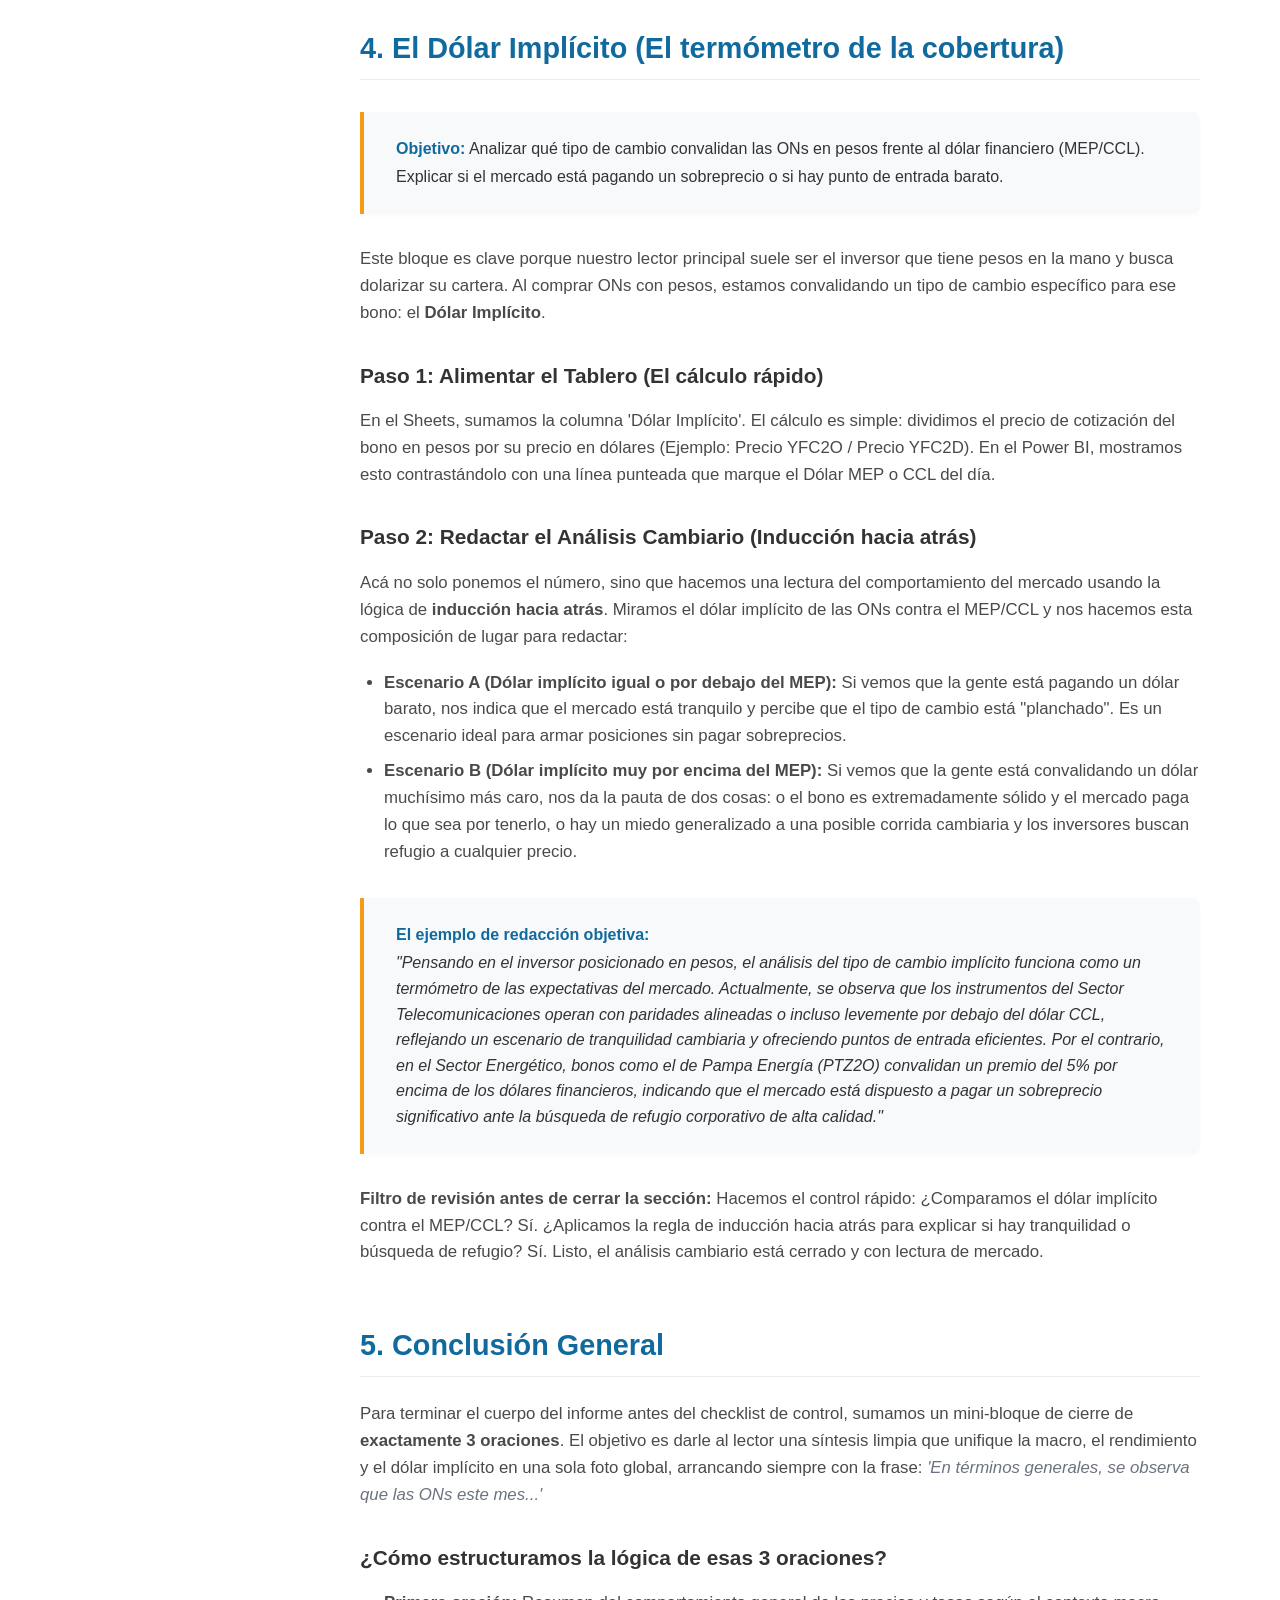
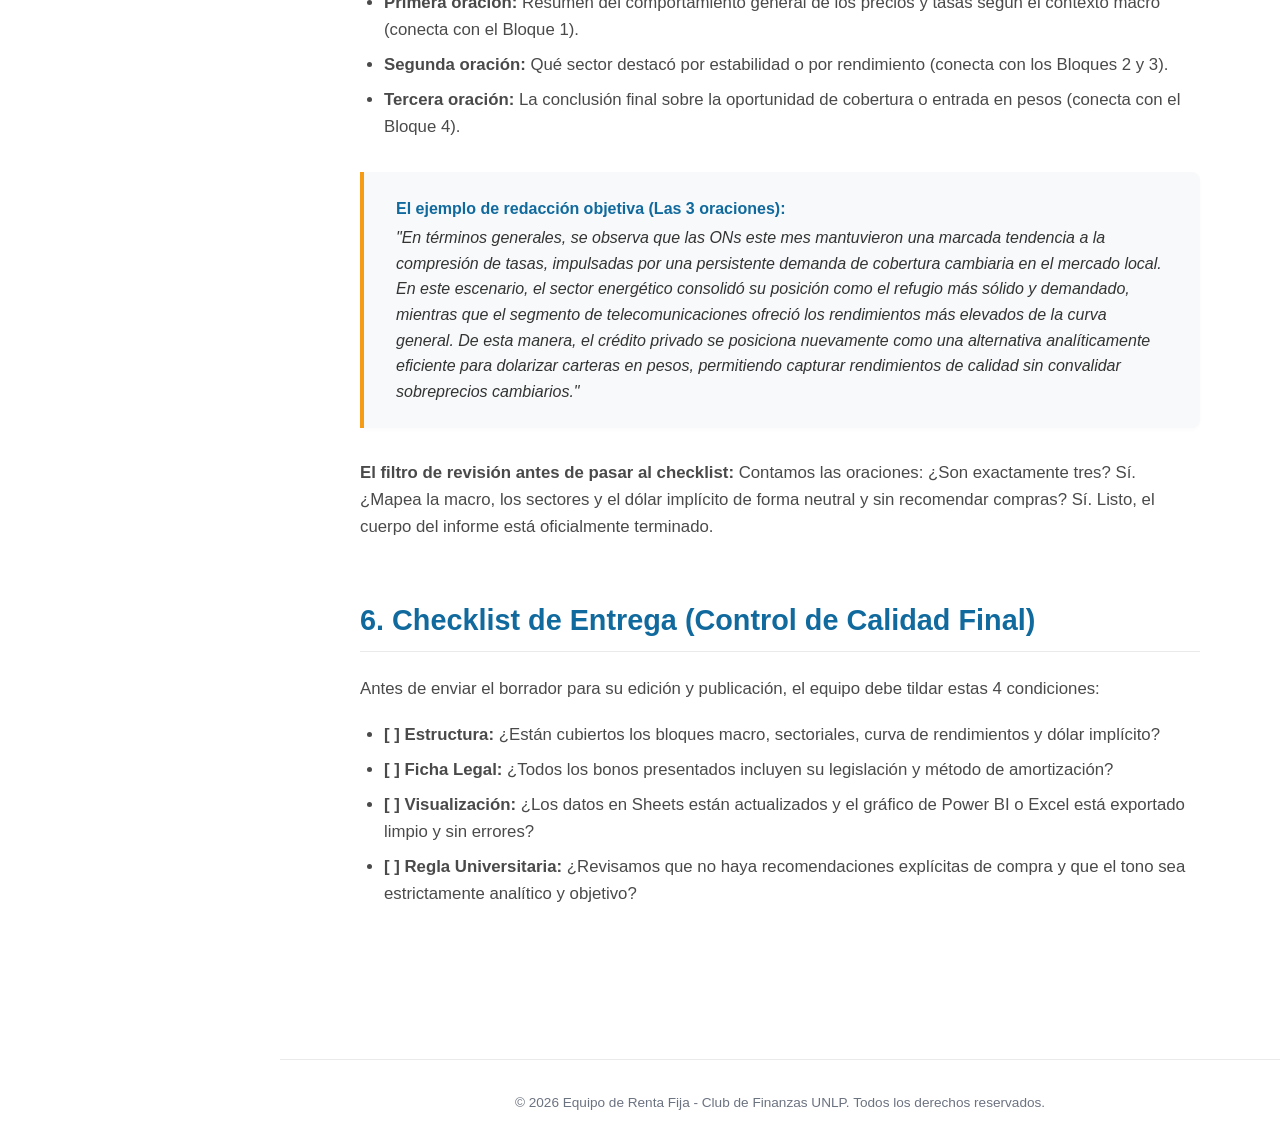
==== commit 99a4b96c: "Corrección de chequeo en bloque 1" ====
--- a/index.html
+++ b/index.html
@@ -76,8 +76,8 @@
 
       <h3>Paso 3: Chequeo general del bloque 1 (La regla de oro)</h3>
       <ul>
-        <li>¿Tiene menos de 5 líneas por escenario? Bien. Menos es más.</li>
-        <li>¿Termina explicando si los precios de las ONs suben o bajan? Bien. Esa es la única conclusión que le importa al inversor.</li>
+        <li>¿El contexto macro seleccionado es congruente con la realidad, es cort e intuitivo? Bien. Menos es más.</li>
+        <li>¿Termina explicando el contexto macro porque es interesante este mes analizar ONS? Bien. Esa es la única conclusión que le importa al inversor.</li>
       </ul>
     </section>
 
--- a/css/styles.css
+++ b/css/styles.css
@@ -170,8 +170,13 @@
     padding: 1.5rem 1.5rem;
   }
   .footer {
-    margin-left: 0;
-    width: 100%;
+    margin-left: 0 !important;
+    width: 100vw !important;
+    position: relative;
+    left: 0;
+    text-align: center;
+    padding: 2rem 1rem !important;
+    box-sizing: border-box;
   }
 }
 .footer {
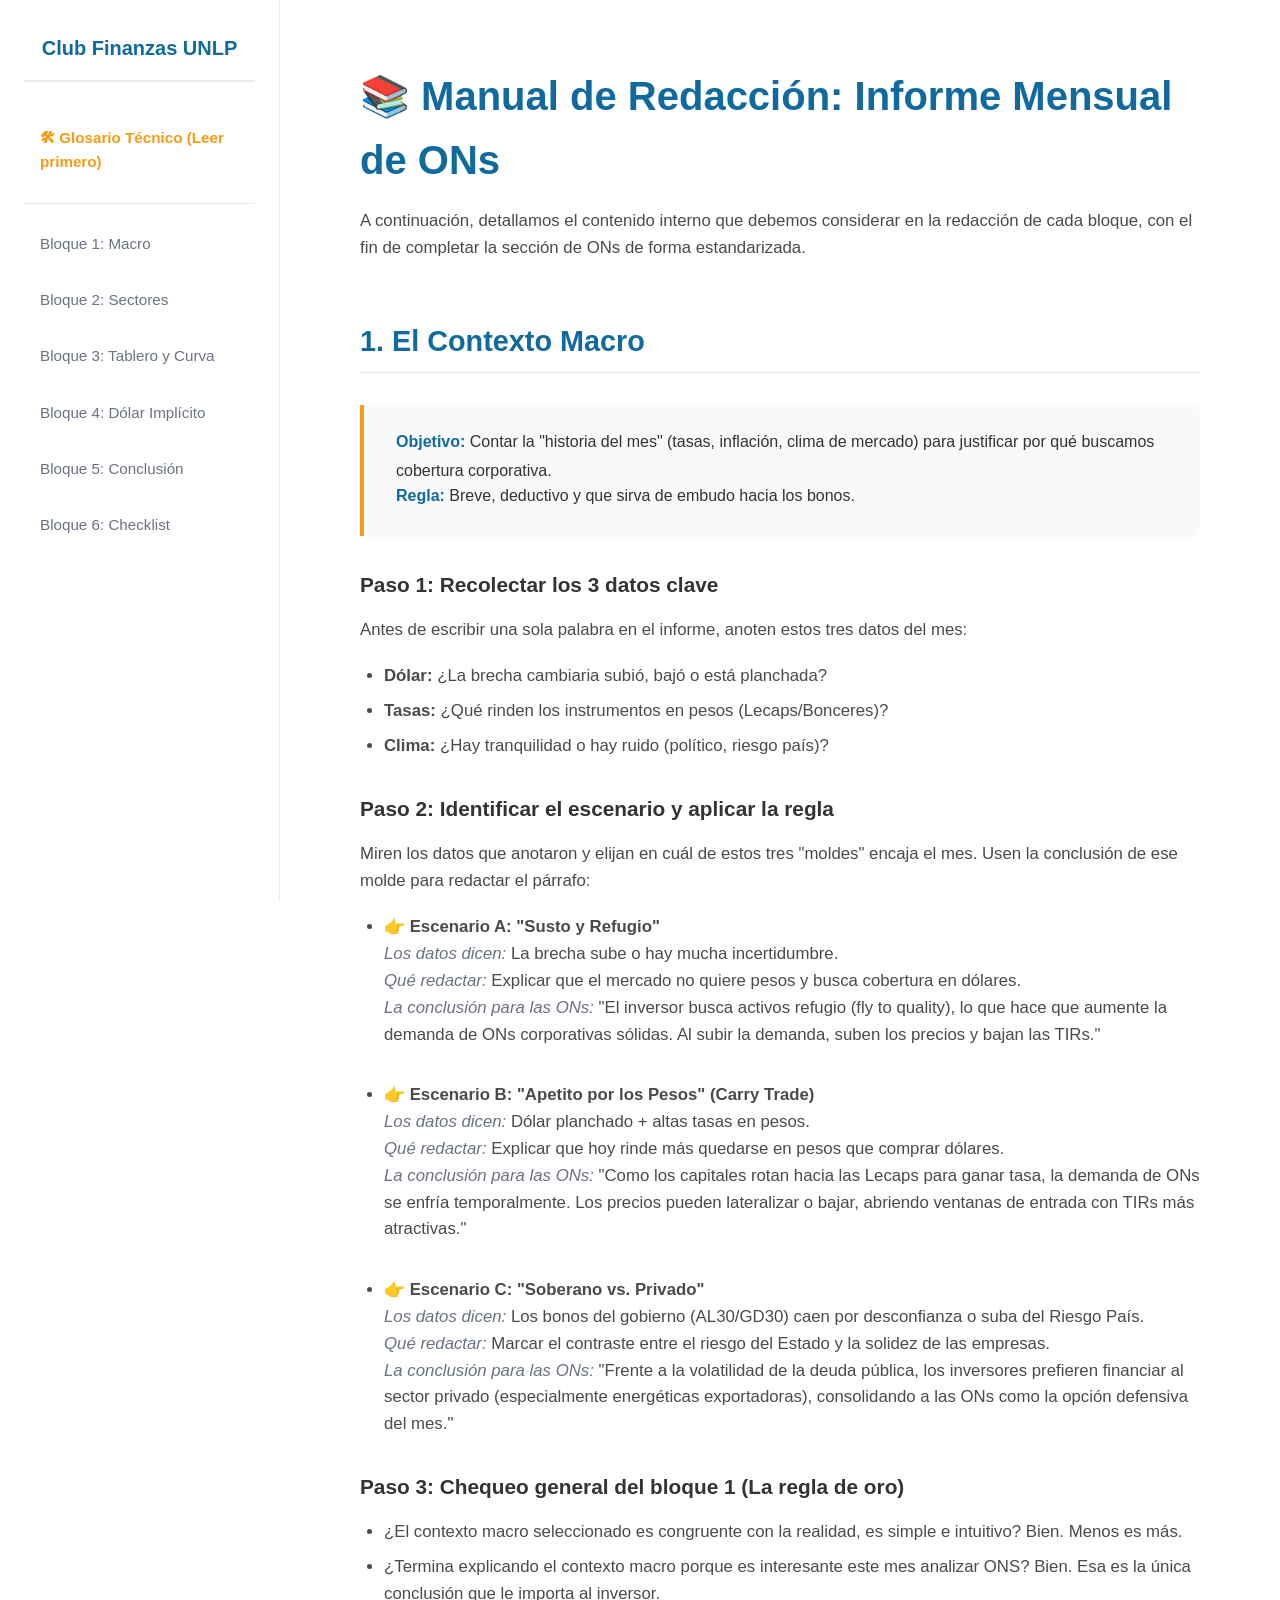
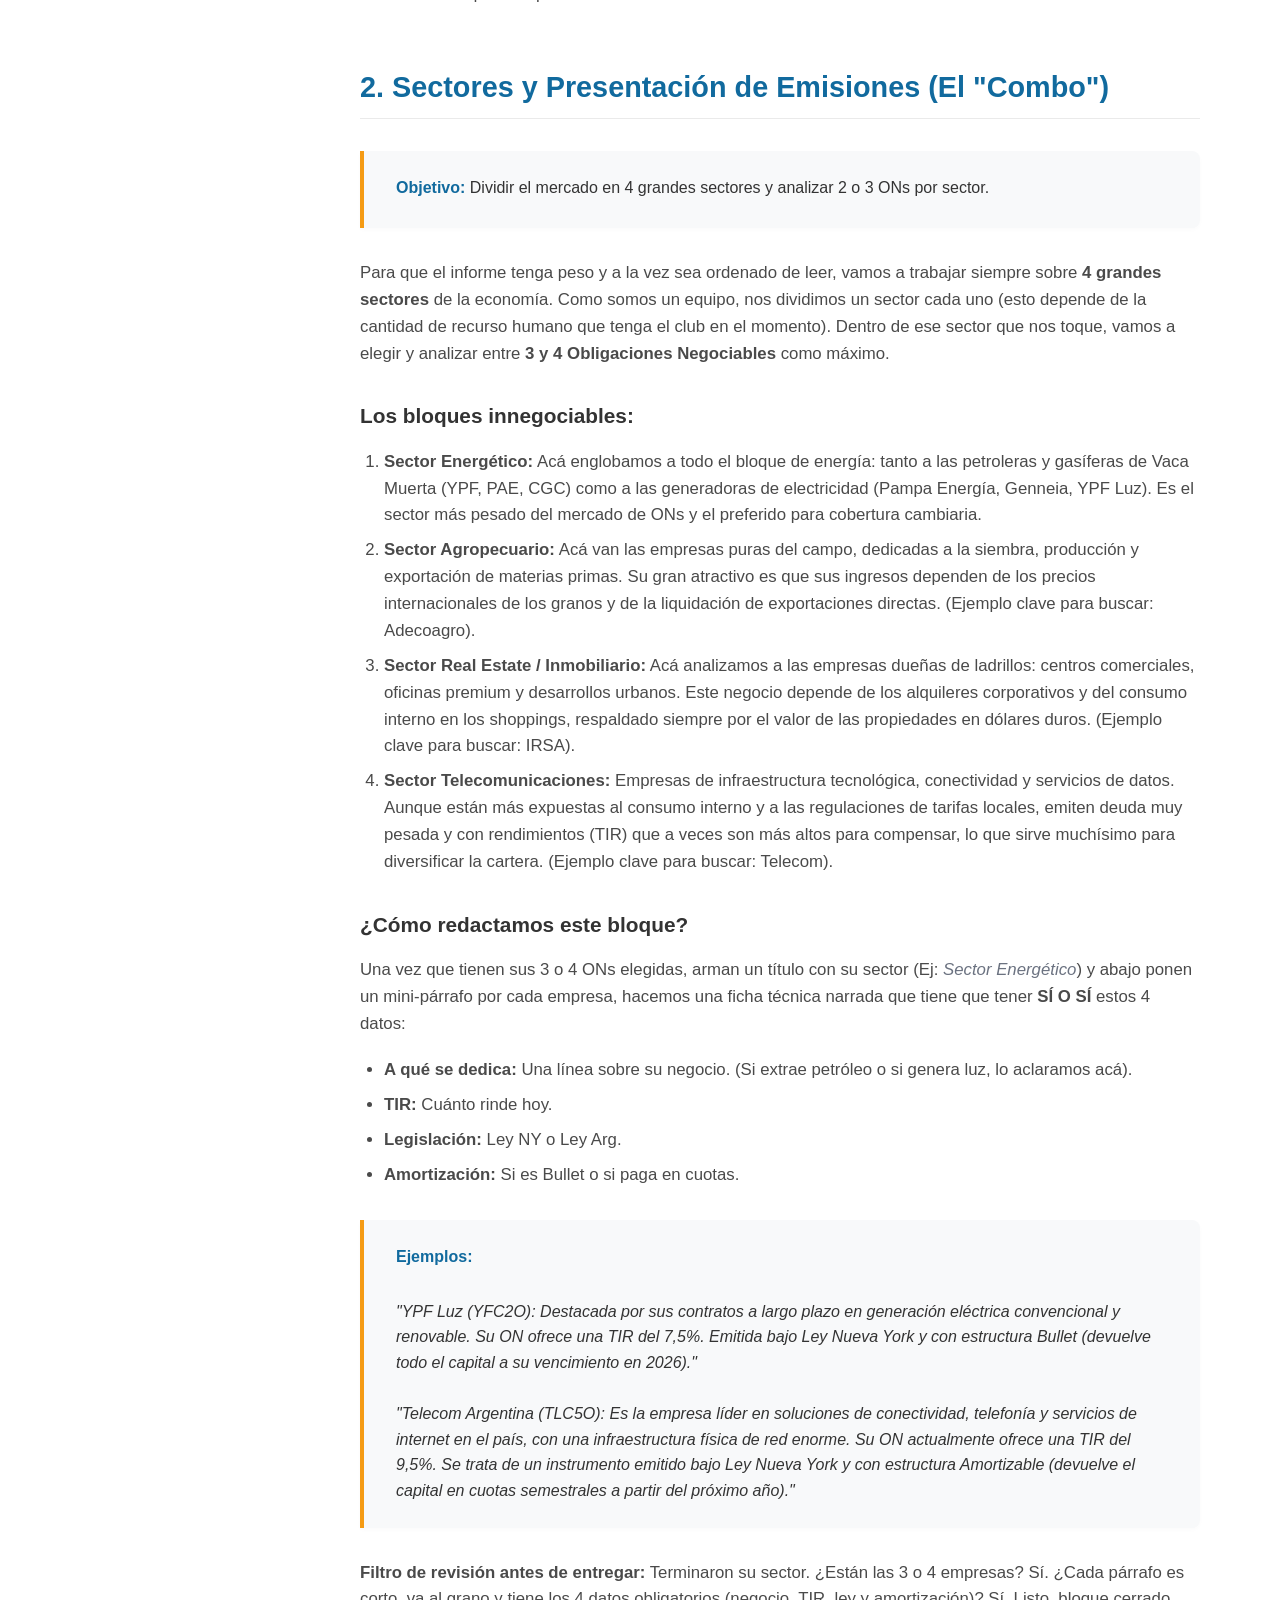
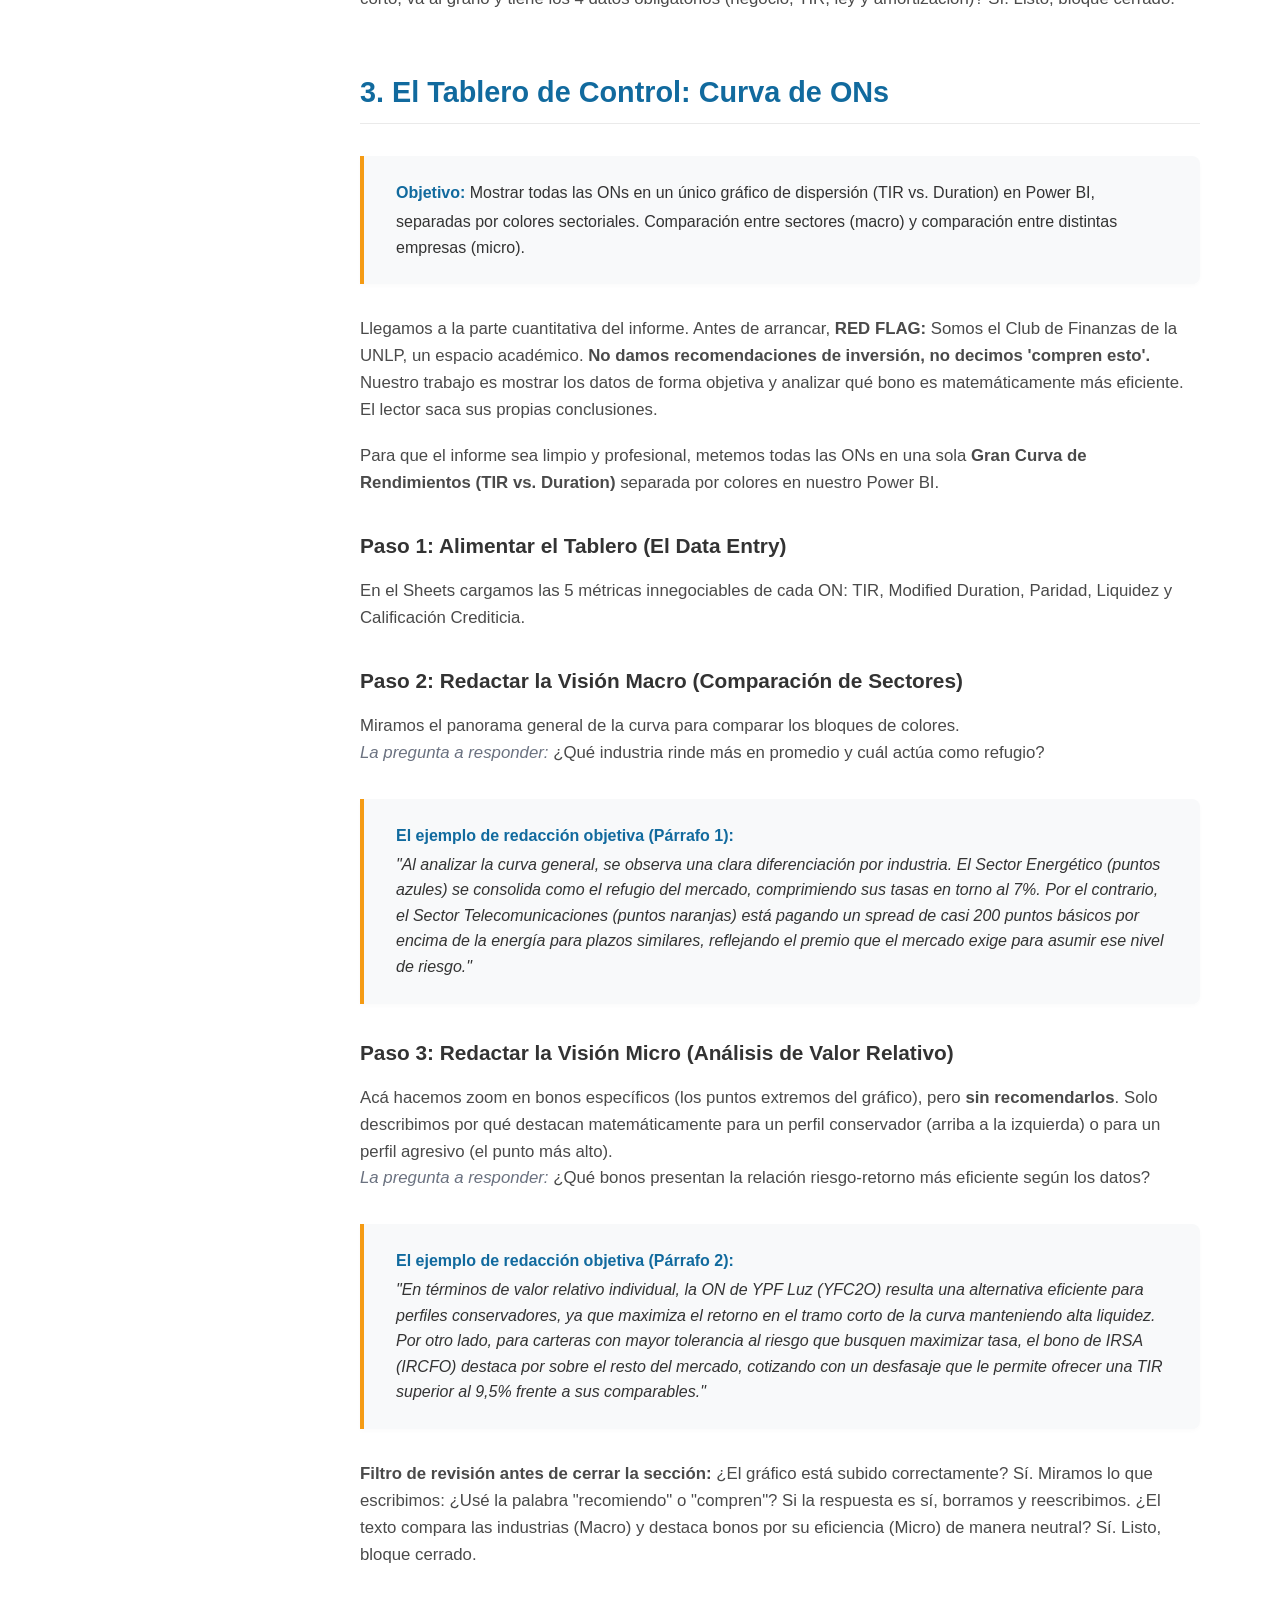
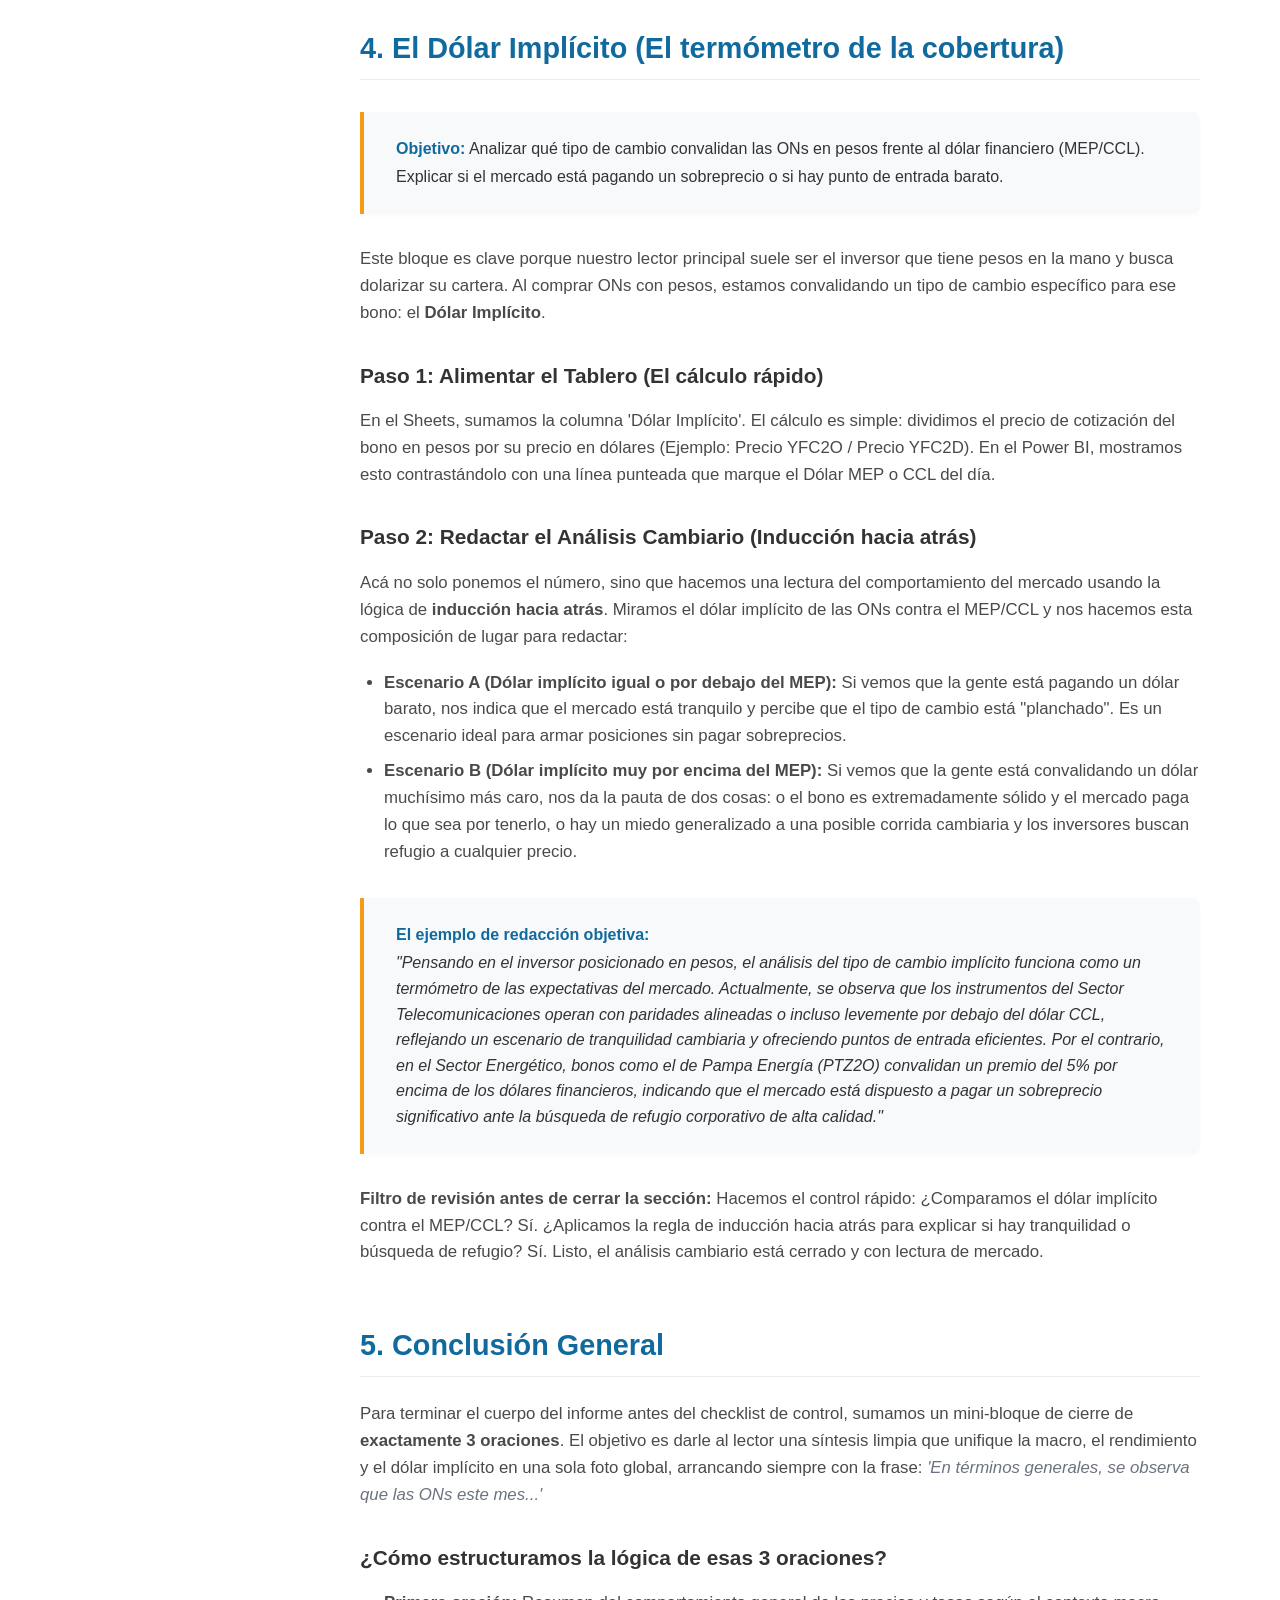
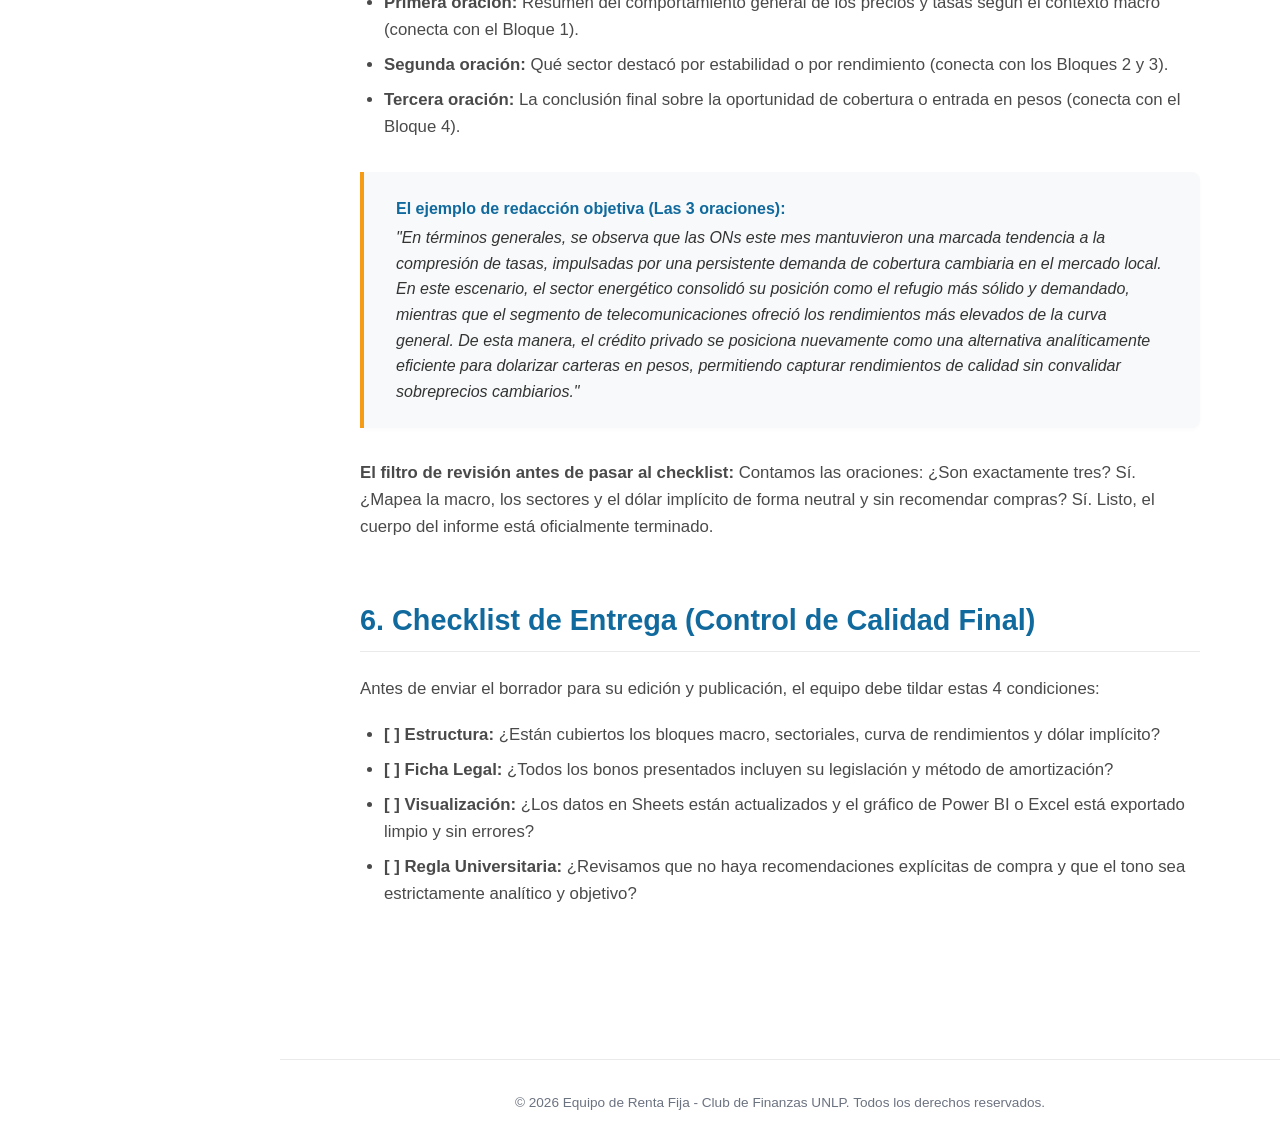
==== commit 5abcdb8d: "Corrección de chequeo bloque 1" ====
--- a/index.html
+++ b/index.html
@@ -76,7 +76,7 @@
 
       <h3>Paso 3: Chequeo general del bloque 1 (La regla de oro)</h3>
       <ul>
-        <li>¿El contexto macro seleccionado es congruente con la realidad, es cort e intuitivo? Bien. Menos es más.</li>
+        <li>¿El contexto macro seleccionado es congruente con la realidad, es simple e intuitivo? Bien. Menos es más.</li>
         <li>¿Termina explicando el contexto macro porque es interesante este mes analizar ONS? Bien. Esa es la única conclusión que le importa al inversor.</li>
       </ul>
     </section>
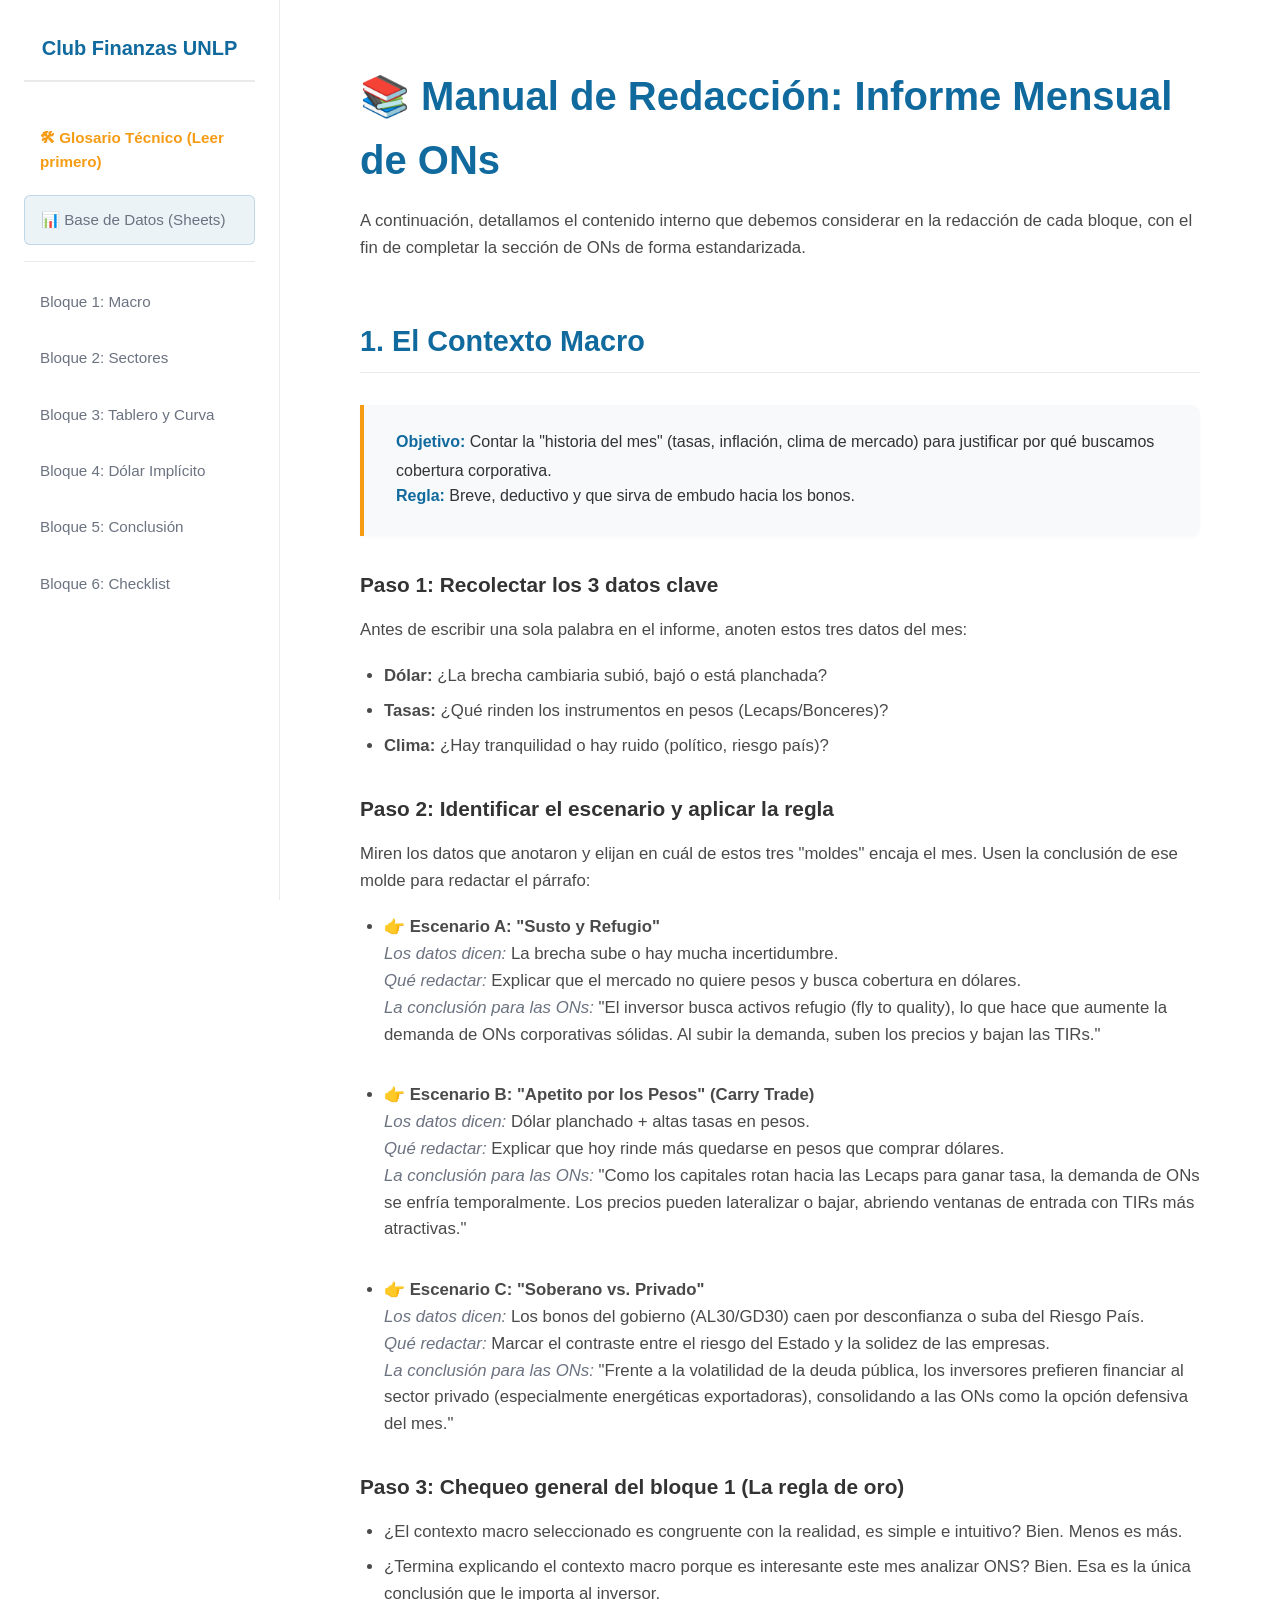
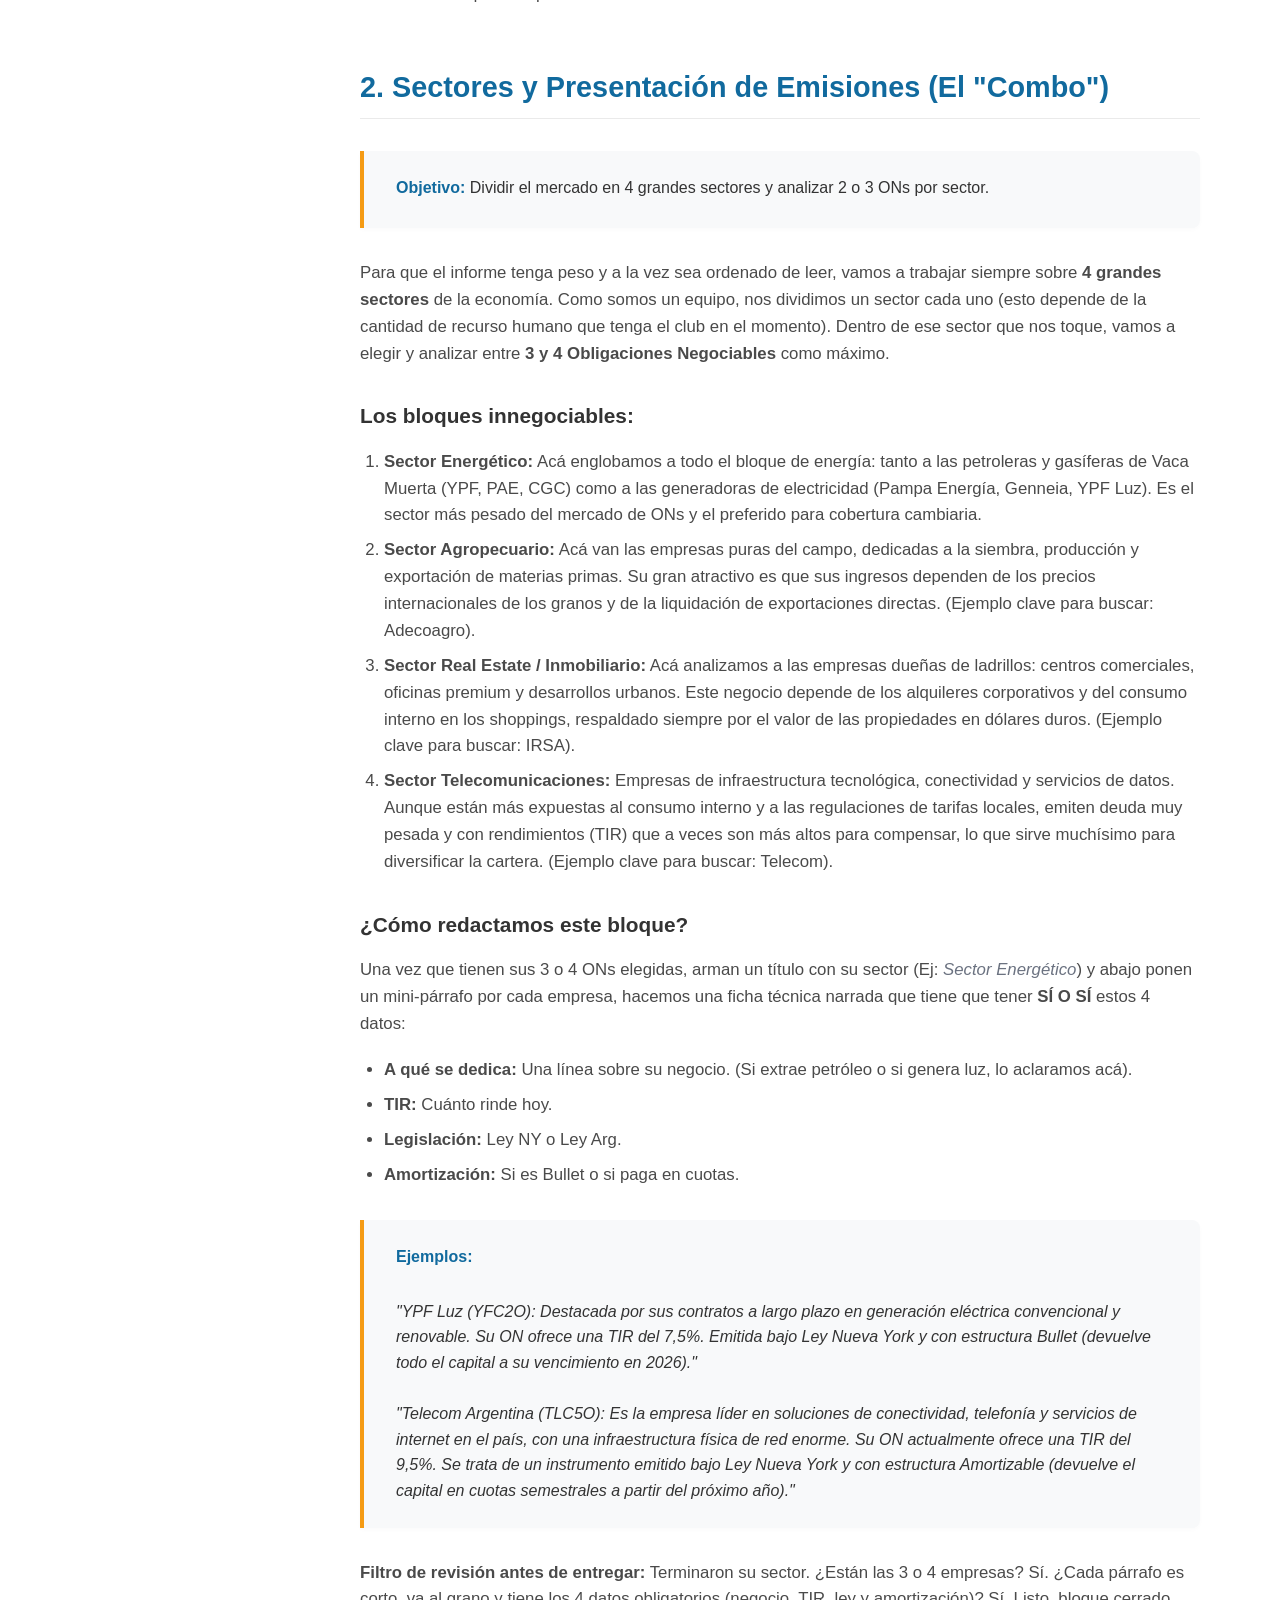
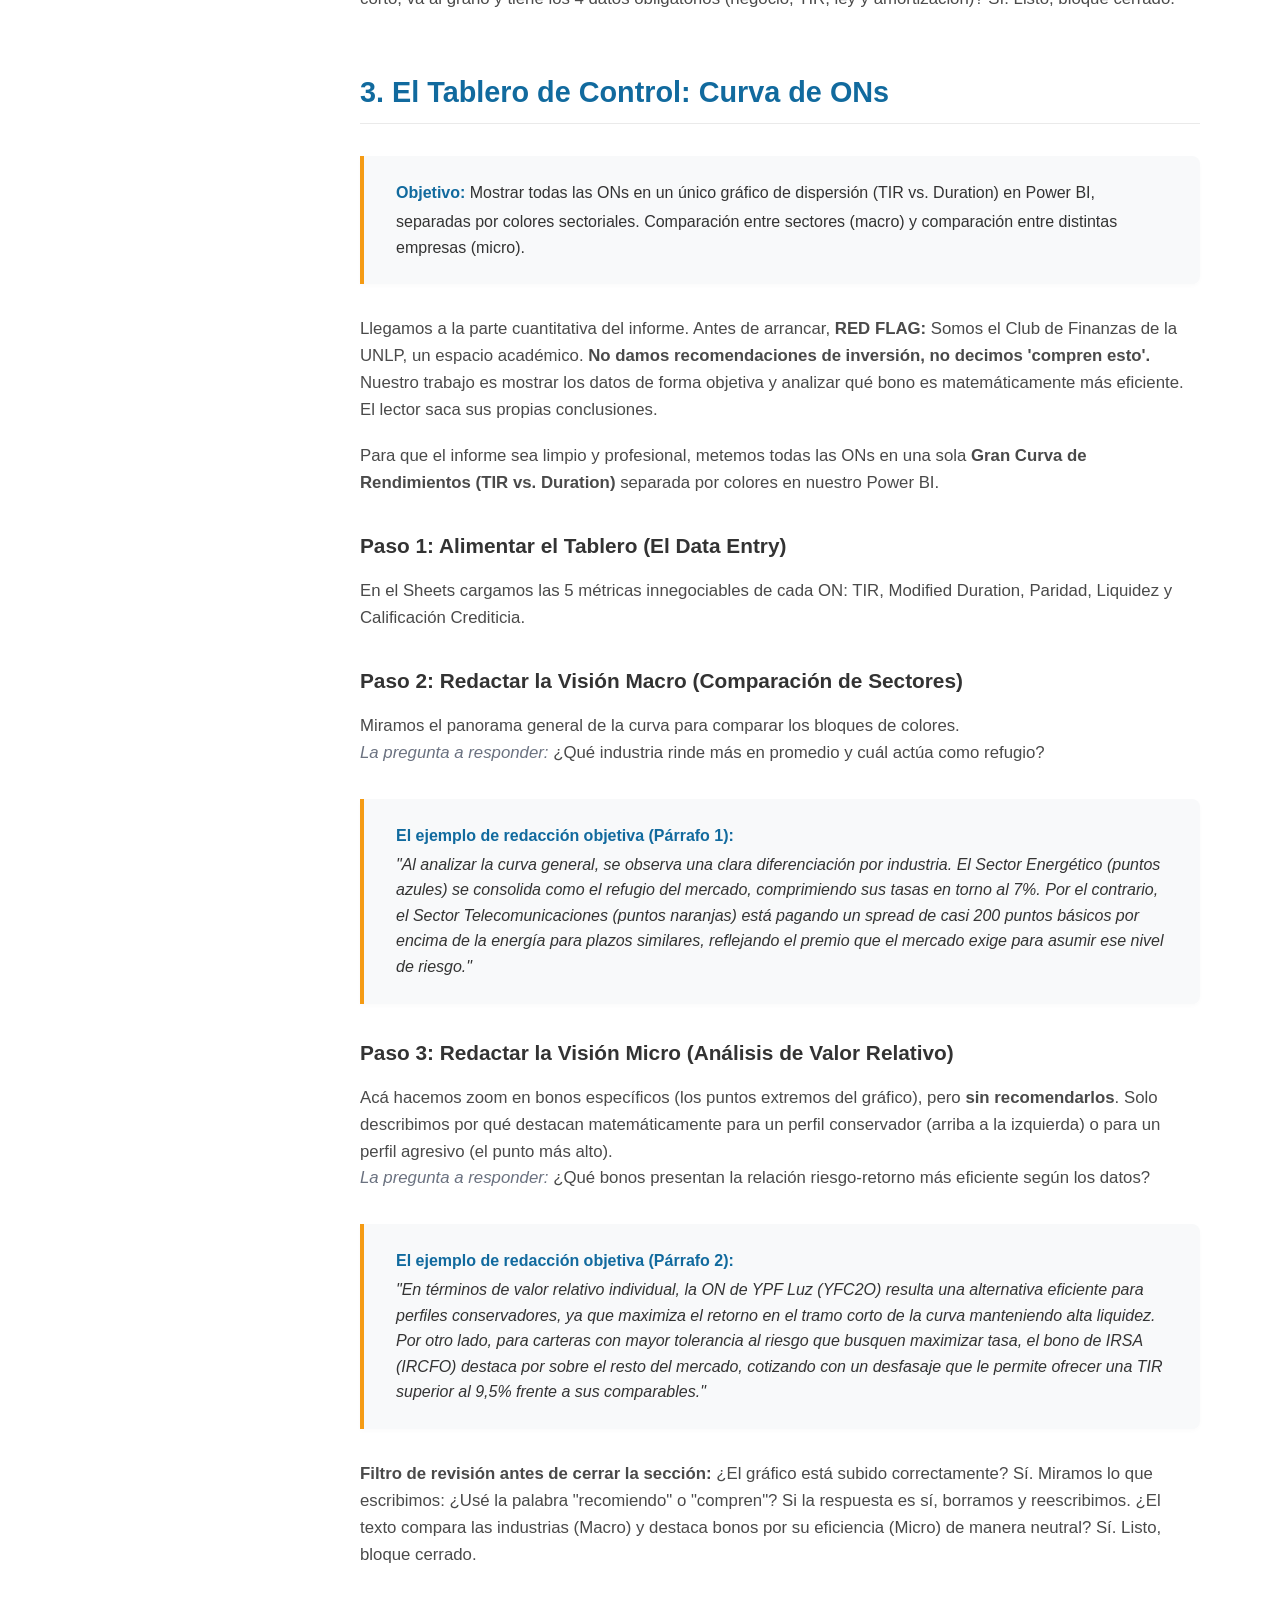
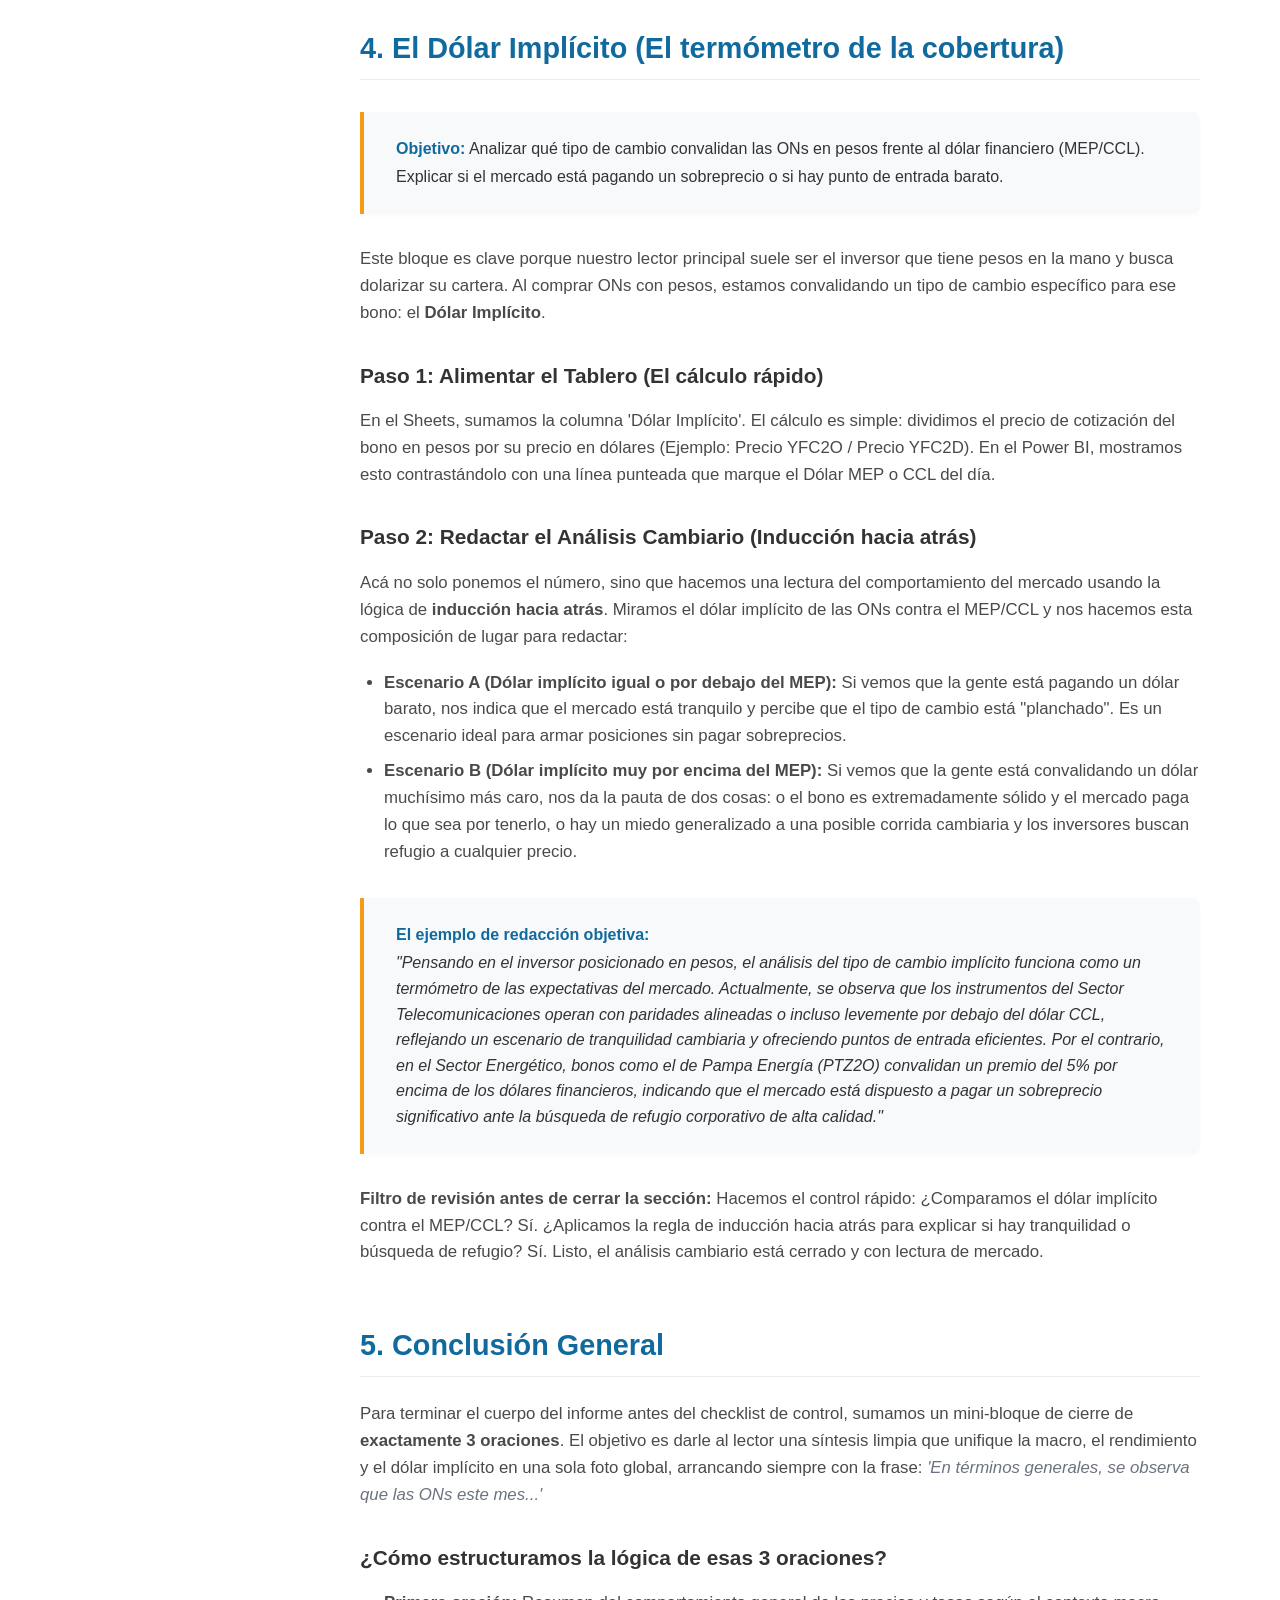
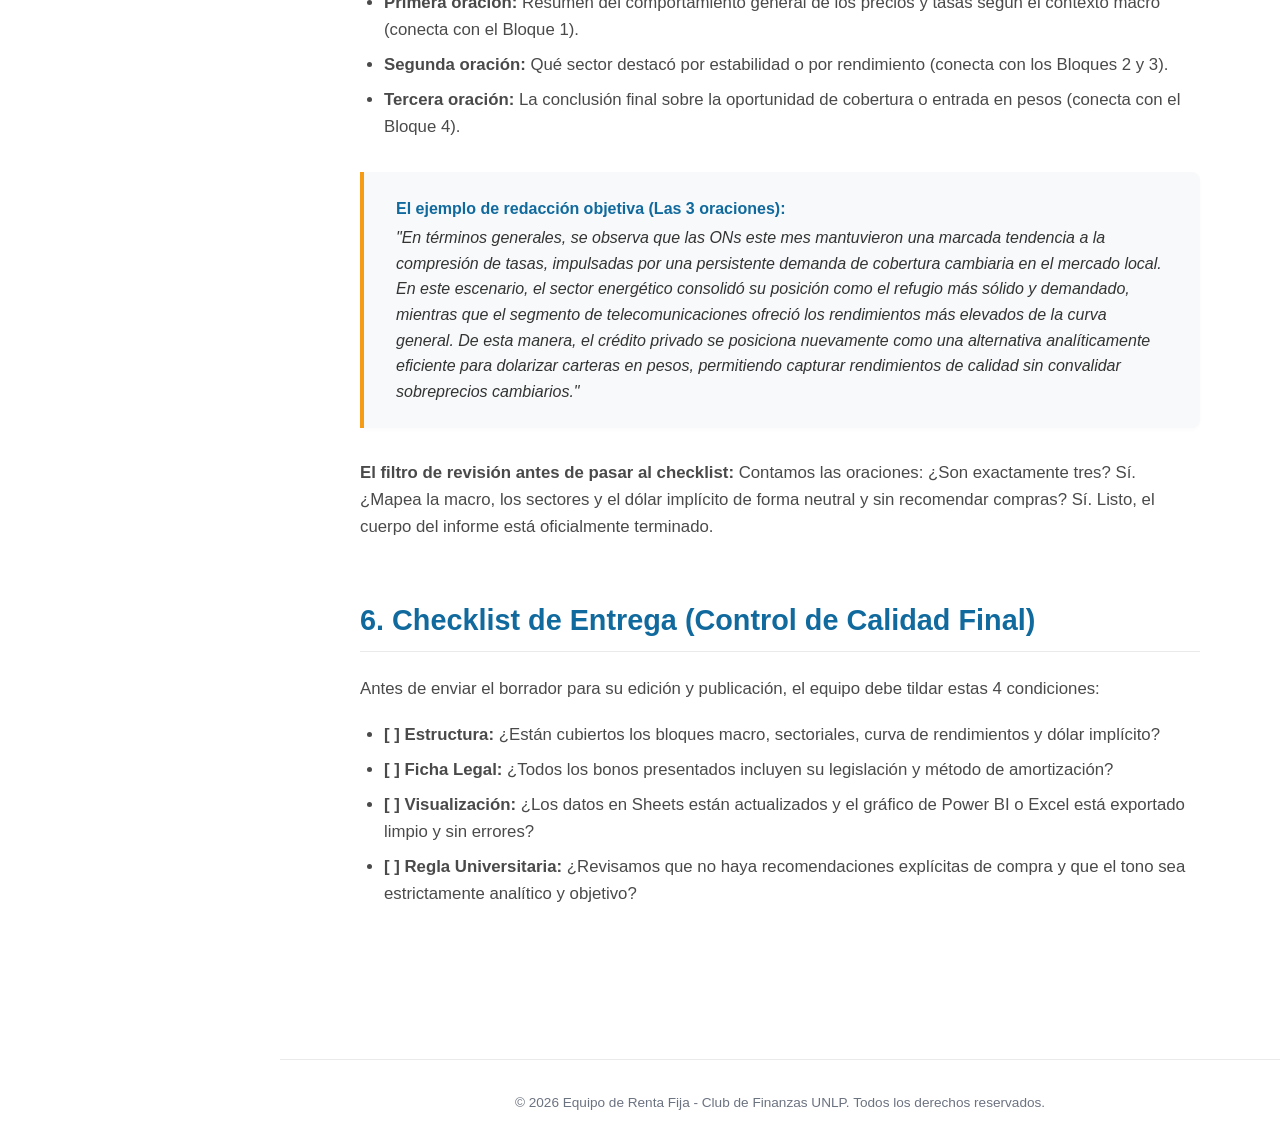
==== commit 974628bc: "Agregué enlace a la base de datos en el sidebar y estilos personalizados" ====
--- a/index.html
+++ b/index.html
@@ -16,6 +16,7 @@
   <nav class="nav-menu">
     <ul>
       <li><a href="pages/glosario.html" style="color: #F59B14; font-weight: bold;">🛠 Glosario Técnico (Leer primero)</a></li>
+      <li><a href="https://docs.google.com/spreadsheets/d/1I6REqGJqaRZhqRxxqmKA9QEL3iWyZhhIfnQItO1dUxY/edit?usp=sharing" target="_blank" class="nav-db-link">📊 Base de Datos (Sheets)</a></li>
       <li style="margin-top: 1rem; border-top: 1px solid #EAEAEA; padding-top: 1rem;">
         <a href="#bloque-1">Bloque 1: Macro</a>
       </li>
--- a/css/styles.css
+++ b/css/styles.css
@@ -60,6 +60,15 @@
   font-weight: 600;
   border-left: 4px solid #F59B14;
 }
+.sidebar ul li .nav-db-link {
+  background-color: rgba(17, 106, 158, 0.08);
+  border: 1px solid rgba(17, 106, 158, 0.2);
+  margin-top: 0.5rem;
+}
+.sidebar ul li .nav-db-link:hover {
+  background-color: rgba(17, 106, 158, 0.15) !important;
+  color: #116A9E !important;
+}
 
 .content {
   margin-left: 280px;
